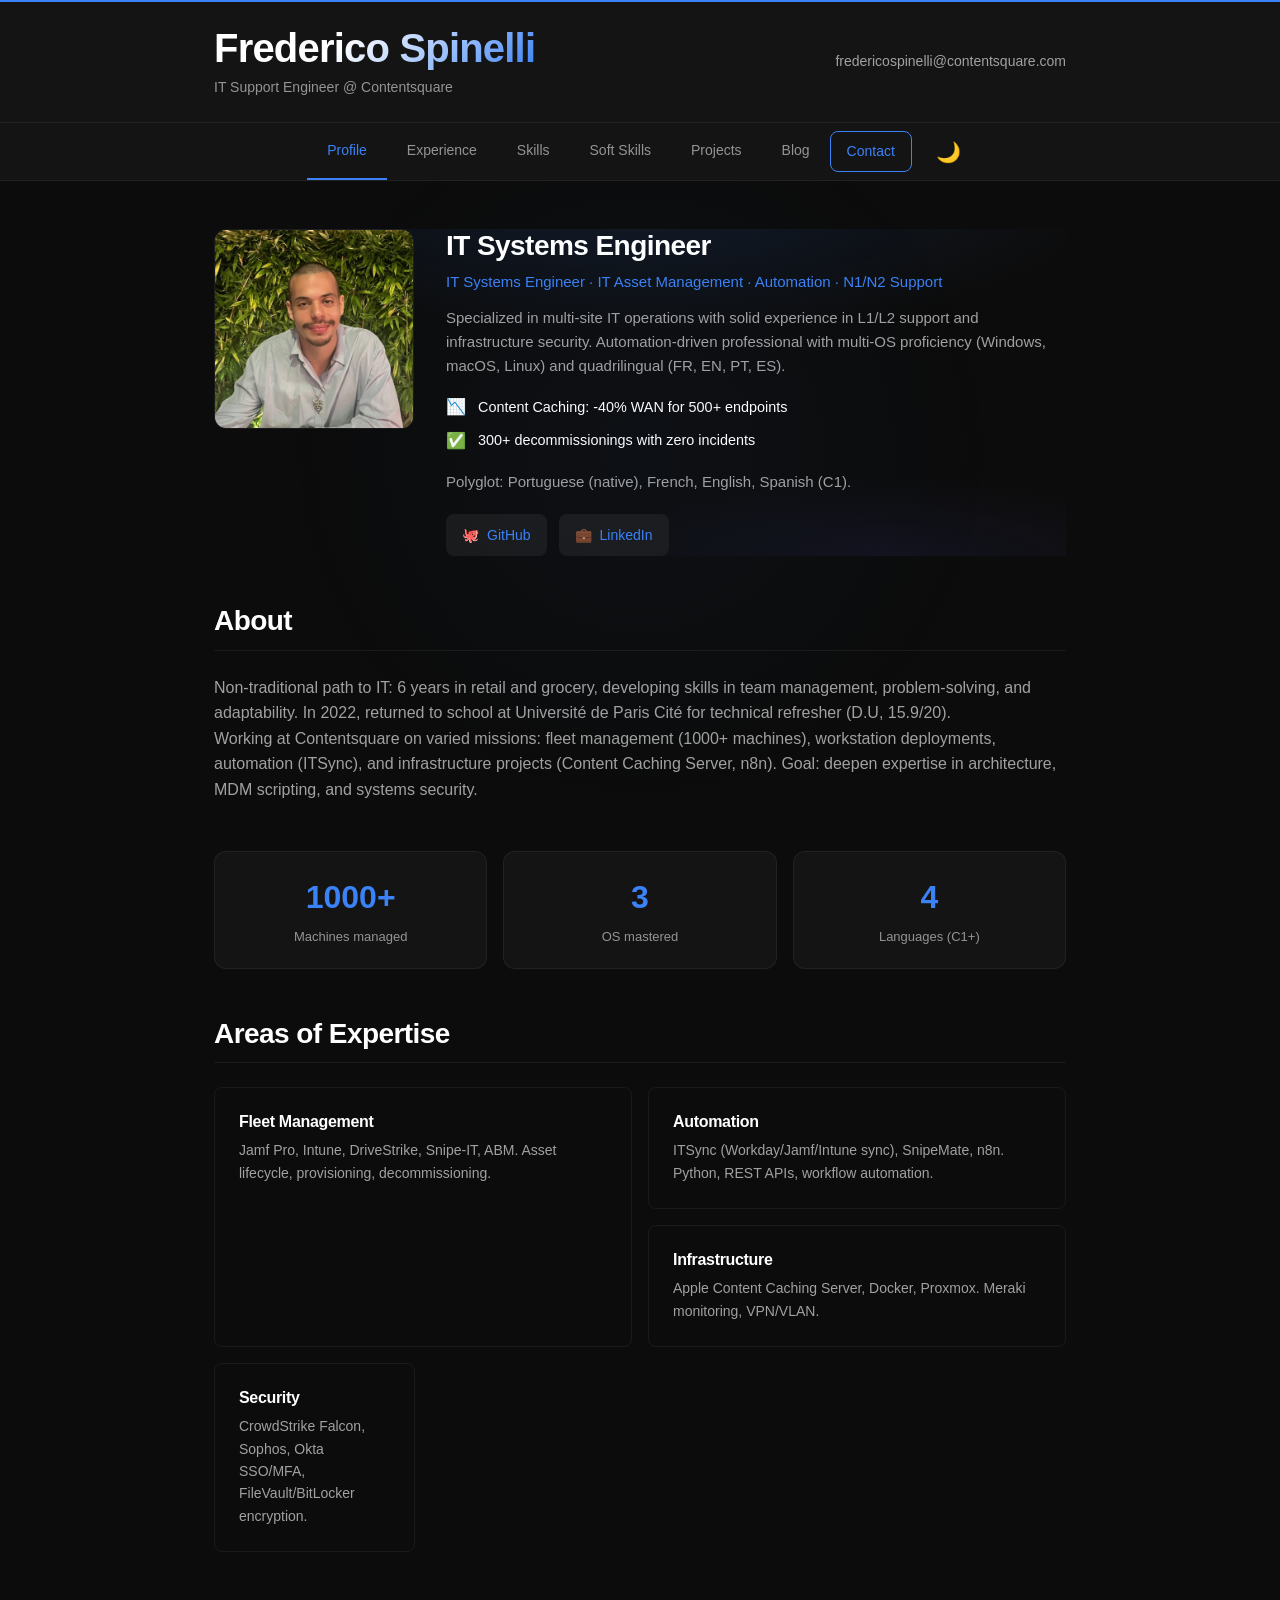
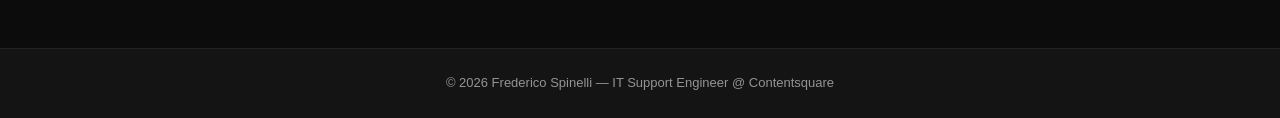
==== index.html @ b2b5c2b9 "cv: rebrand role title — IT Support Engineer → IT Systems Engineer Per Boss directive 2026-06-26 — u" ====
<!DOCTYPE html>
<html lang="en">
<head>
    <meta charset="UTF-8">
    <meta name="viewport" content="width=device-width, initial-scale=1.0">
    <link rel="manifest" href="manifest.webmanifest">
    <meta name="theme-color" content="#0c0c0c">
    <title>Frederico Spinelli — IT Systems Engineer</title>
    <meta name="description" content="IT Systems Engineer @ Contentsquare - Asset Management, Automation, Infrastructure, N1/N2 Support">
    <link rel="preload" href="fonts/inter-var-latin.woff2" as="font" type="font/woff2" crossorigin>
    <link rel="preload" href="fonts/jetbrains-mono-regular-latin.woff2" as="font" type="font/woff2" crossorigin>
<link rel="stylesheet" href="style.css">
    <link rel="icon" type="image/x-icon" href="favicon.ico">

    <meta property="og:type" content="website" />
    <meta property="og:title" content="Frederico Spinelli — IT Systems Engineer" />
    <meta property="og:description" content="IT Systems Engineer at Contentsquare. Fleet management, automation, infrastructure & security." />
    <meta property="og:image" content="https://fuulks.github.io/FredericoSpinelli-CV/og-image.png" />
    <meta property="og:image:width" content="1200" />
    <meta property="og:image:height" content="630" />
    <meta name="twitter:card" content="summary_large_image" />
    <meta name="twitter:title" content="Frederico Spinelli — IT Systems Engineer" />
    <meta name="twitter:description" content="IT Systems Engineer at Contentsquare. Fleet management, automation, infrastructure & security." />
    <meta name="twitter:image" content="https://fuulks.github.io/FredericoSpinelli-CV/og-image.png" />

    <script type="application/ld+json">
    {
      "@context": "https://schema.org",
      "@type": "Person",
      "name": "Frederico Spinelli",
      "url": "https://fuulks.github.io/FredericoSpinelli-CV/",
      "image": "https://fuulks.github.io/FredericoSpinelli-CV/profile.jpg",
      "jobTitle": "IT Systems Engineer",
      "worksFor": { "@type": "Organization", "name": "Contentsquare" },
      "alumniOf": [
        { "@type": "EducationalOrganization", "name": "Ecole IPI Paris" },
        { "@type": "EducationalOrganization", "name": "Université de Paris Cité" }
      ],
      "sameAs": [
        "https://www.linkedin.com/in/fspinellis",
        "https://github.com/Fuulks"
      ],
      "knowsAbout": ["IT Support", "Jamf Pro", "Intune", "Okta", "Python", "Docker", "CrowdStrike"]
    }
    </script>
</head>
<body>
    <div id="scroll-progress"></div>
    <div class="spotlight" aria-hidden="true"></div>
    <a href="#main-content" class="skip-link">Skip to main content</a>
    <script src="components.js"></script>
    <site-header></site-header>

    <site-nav></site-nav>

    <main id="main-content">
        <section class="profile" id="profil">
            <img src="profile.jpg" alt="Frederico Spinelli" class="profile-photo">
            <div class="profile-text">
                <h2>IT Systems Engineer</h2>
                <p class="tagline">IT Systems Engineer · IT Asset Management · Automation · N1/N2 Support</p>
                <p>Specialized in multi-site IT operations with solid experience in L1/L2 support and infrastructure security. Automation-driven professional with multi-OS proficiency (Windows, macOS, Linux) and quadrilingual (FR, EN, PT, ES).</p>
                <div class="profile-highlights">
                    <div class="highlight-item">
                        <span class="highlight-icon"><span aria-hidden="true">📉</span></span>
                        <span>Content Caching: -40% WAN for 500+ endpoints</span>
                    </div>

                    <div class="highlight-item">
                        <span class="highlight-icon"><span aria-hidden="true">✅</span></span>
                        <span>300+ decommissionings with zero incidents</span>
                    </div>
                </div>
                <p>Polyglot: Portuguese (native), French, English, Spanish (C1).</p>
                <div class="profile-links">
                    <a href="https://github.com/Fuulks" target="_blank" class="profile-link"><span aria-hidden="true">🐙</span> GitHub</a>
                    <a href="https://www.linkedin.com/in/fspinellis" target="_blank" class="profile-link"><span aria-hidden="true">💼</span> LinkedIn</a>
                </div>
            </div>
        </section>

        <section class="about" id="about" aria-labelledby="about">
            <h2 id="about">About</h2>
            <p>Non-traditional path to IT: 6 years in retail and grocery, developing skills in team management, problem-solving, and adaptability. In 2022, returned to school at Université de Paris Cité for technical refresher (D.U, 15.9/20).</p>
            <p>Working at Contentsquare on varied missions: fleet management (1000+ machines), workstation deployments, automation (ITSync), and infrastructure projects (Content Caching Server, n8n). Goal: deepen expertise in architecture, MDM scripting, and systems security.</p>
        </section>

        <section class="highlight-cards">
            <div class="stats-grid">
                <div class="stat-card reveal-on-scroll">
                    <span class="stat-number">1000+</span>
                    <span class="stat-label">Machines managed</span>
                </div>
                <div class="stat-card reveal-on-scroll">
                    <span class="stat-number">3</span>
                    <span class="stat-label">OS mastered</span>
                </div>
                <div class="stat-card reveal-on-scroll">
                    <span class="stat-number">4</span>
                    <span class="stat-label">Languages (C1+)</span>
                </div>
            </div>
        </section>

        <section class="about" id="skills-preview" aria-labelledby="areas-of-expertise">
            <h2 id="areas-of-expertise">Areas of Expertise</h2>
            <div class="skills-preview-grid">
                <div class="skill-item">
                    <h3>Fleet Management</h3>
                    <p>Jamf Pro, Intune, DriveStrike, Snipe-IT, ABM. Asset lifecycle, provisioning, decommissioning.</p>
                </div>
                <div class="skill-item">
                    <h3>Automation</h3>
                    <p>ITSync (Workday/Jamf/Intune sync), SnipeMate, n8n. Python, REST APIs, workflow automation.</p>
                </div>
                <div class="skill-item">
                    <h3>Infrastructure</h3>
                    <p>Apple Content Caching Server, Docker, Proxmox. Meraki monitoring, VPN/VLAN.</p>
                </div>
                <div class="skill-item">
                    <h3>Security</h3>
                    <p>CrowdStrike Falcon, Sophos, Okta SSO/MFA, FileVault/BitLocker encryption.</p>
                </div>
            </div>
        </section>
    </main>

    <site-footer></site-footer>
<!-- GoatCounter Privacy-Friendly Analytics -->
<script data-goatcounter="https://YOUR_SUBDOMAIN.goatcounter.com/count"
 async src="//gc.zgo.at/count.js"></script>
</body>
</html>
---- style.css ----
/* CV Redesign — Tech Professional Dark (Linear-inspired) */

/* ===== Self-hosted Fonts ===== */
@font-face {
  font-family: 'Inter';
  src: url('fonts/inter-var-latin.woff2') format('woff2');
  font-weight: 100 900;
  font-style: normal;
  font-display: swap;
}

@font-face {
  font-family: 'JetBrains Mono';
  src: url('fonts/jetbrains-mono-regular-latin.woff2') format('woff2');
  font-weight: 400;
  font-style: normal;
  font-display: swap;
}

/* ===== CSS Variables ===== */
:root {
  --bg-primary: #0c0c0c;
  --bg-surface: #141414;
  --bg-elevated: #1a1a1a;
  --bg-hover: #222222;
  --text-primary: #ffffff;
  --text-secondary: #a1a1a1;
  --text-muted: #949494;
  --accent: #3b82f6;
  --accent-hover: #60a5fa;
  --accent-glow: rgba(59, 130, 246, 0.15);
  --border: rgba(255,255,255,0.06);
  --border-light: rgba(255,255,255,0.12);
  --radius: 12px;
  --radius-sm: 8px;
  --spacing: 4px;
  --font: 'Inter', -apple-system, BlinkMacSystemFont, 'Segoe UI', sans-serif;
  --font-mono: 'JetBrains Mono', 'Fira Code', monospace;
  --transition: 0.2s ease;
}

/* ===== Reset ===== */
*, *::before, *::after {
  box-sizing: border-box;
  margin: 0;
  padding: 0;
}

html {
  scroll-behavior: smooth;
}

body {
  font-family: var(--font);
  background: var(--bg-primary);
  color: var(--text-primary);
  line-height: 1.6;
  min-height: 100vh;
}

body::after {
  content: '';
  position: fixed;
  inset: 0;
  background-image: url("data:image/svg+xml,%3Csvg viewBox='0 0 256 256' xmlns='http://www.w3.org/2000/svg'%3E%3Cfilter id='noise'%3E%3CfeTurbulence type='fractalNoise' baseFrequency='0.9' numOctaves='4' stitchTiles='stitch'/%3E%3C/filter%3E%3Crect width='100%25' height='100%25' filter='url(%23noise)' opacity='0.04'/%3E%3C/svg%3E");
  opacity: 0.03;
  pointer-events: none;
  z-index: 9999;
}

/* ===== Typography ===== */
h1, h2, h3, h4, h5, h6 {
  font-weight: 600;
  line-height: 1.2;
  letter-spacing: -0.02em;
}

h1 {
  background: linear-gradient(135deg, #ffffff 40%, #3b82f6 100%);
  -webkit-background-clip: text;
  background-clip: text;
  -webkit-text-fill-color: transparent;
  color: #ffffff;
  font-size: 2.5rem;
  font-weight: 700;
}
h2 { font-size: 1.75rem; }
h3 { font-size: 1.25rem; }
h4 { font-size: 1rem; }

p { color: var(--text-secondary); }
a { color: var(--accent); text-decoration: none; transition: color var(--transition), background-size 300ms ease; }

.post-body a,
.footer-content a,
.blog-content a {
  background-image: linear-gradient(var(--accent), var(--accent));
  background-size: 0% 1px;
  background-repeat: no-repeat;
  background-position: left bottom;
  transition: color var(--transition), background-size 300ms ease;
}

.post-body a:hover,
.footer-content a:hover,
.blog-content a:hover {
  background-size: 100% 1px;
}
a:hover { color: var(--accent-hover); }

strong { color: var(--text-primary); font-weight: 600; }

/* ===== Layout ===== */
.container {
  max-width: 900px;
  margin: 0 auto;
  padding: 0 24px;
}

/* ===== Header ===== */
header {
  background: var(--bg-surface);
  border-bottom: 1px solid var(--border);
  padding: 24px 0;
  position: sticky;
  top: 0;
  z-index: 100;
  backdrop-filter: blur(12px);
}

.header-content {
  max-width: 900px;
  margin: 0 auto;
  padding: 0 24px;
  display: flex;
  justify-content: space-between;
  align-items: center;
  flex-wrap: wrap;
  gap: 16px;
}

.header-text .subtitle {
  color: var(--text-muted);
  font-size: 0.875rem;
  margin-top: 4px;
}

.header-contact {
  display: flex;
  gap: 16px;
}

.header-contact a {
  color: var(--text-secondary);
  font-size: 0.875rem;
}

/* ===== Nav ===== */
nav {
  background: var(--bg-surface);
  border-bottom: 1px solid var(--border);
  padding: 0;
  position: sticky;
  top: 73px;
  z-index: 99;
}

nav .nav-inner {
  max-width: 900px;
  margin: 0 auto;
  padding: 0 24px;
  display: flex;
  gap: 0;
  overflow-x: auto;
  scrollbar-width: none;
}

nav .nav-inner::-webkit-scrollbar { display: none; }
.nav .nav-inner { -webkit-overflow-scrolling: touch; }

nav a {
  color: var(--text-muted);
  padding: 16px 20px;
  font-size: 0.875rem;
  font-weight: 500;
  transition: all var(--transition);
  white-space: nowrap;
  border-bottom: 2px solid transparent;
}

nav a:hover {
  color: var(--text-primary);
  background: var(--bg-hover);
}

nav a.active {
  color: var(--accent);
  border-bottom-color: var(--accent);
}

nav a.contact-btn {
  color: var(--accent);
  border: 1px solid var(--accent);
  border-radius: var(--radius-sm);
  margin: 8px 12px 8px 0;
  padding: 8px 16px;
  transition: all var(--transition);
}

nav a.contact-btn:hover {
  background: var(--accent);
  color: var(--bg-primary);
}

/* ===== Main ===== */
main {
  max-width: 900px;
  margin: 0 auto;
  padding: 48px 24px;
}

/* ===== Cards ===== */
.card {
  position: relative;
  isolation: isolate;
  background: var(--bg-surface);
  border: 1px solid var(--border);
  border-radius: var(--radius);
  padding: 24px;
  transition: all var(--transition);
}

.card:hover {
  border-color: var(--border-light);
  box-shadow: 0 0 0 1px var(--accent-glow), 0 8px 32px rgba(0,0,0,0.4);
}

.card::before, .experience-card::before, .project-item::before {
  content: '';
  position: absolute;
  inset: -1px;
  border-radius: inherit;
  background: linear-gradient(135deg, rgba(59,130,246,0.4), transparent 50%);
  z-index: -1;
  opacity: 0;
  transition: opacity 300ms ease;
}

.card:hover::before {
  opacity: 1;
}

.experience-card:hover::before {
  opacity: 1;
}

.project-item:hover::before {
  opacity: 1;
}

/* ===== Section ===== */
section {
  margin-bottom: 48px;
}

section h2 {
  margin-bottom: 24px;
  padding-bottom: 12px;
  border-bottom: 1px solid var(--border);
}

.section-intro {
  color: var(--text-muted);
  margin-bottom: 24px;
  font-size: 0.9375rem;
}

/* ===== Profile ===== */
.profile {
  background:
    radial-gradient(ellipse 80% 60% at 50% -10%, rgba(59, 130, 246, 0.12) 0%, transparent 70%),
    radial-gradient(ellipse 60% 40% at 80% 100%, rgba(99, 102, 241, 0.08) 0%, transparent 60%),
    var(--bg-primary);
  display: grid;
  grid-template-columns: 200px 1fr;
  gap: 32px;
  align-items: start;
}

.profile-photo {
  width: 200px;
  height: 200px;
  border-radius: var(--radius);
  object-fit: cover;
  border: 1px solid var(--border);
}

.profile-text h2 {
  border: none;
  padding: 0;
  margin-bottom: 8px;
  border-bottom: none;
}

.tagline {
  color: var(--accent);
  font-size: 0.875rem;
  font-weight: 500;
  margin-bottom: 16px;
}

.profile-text p {
  margin-bottom: 12px;
  font-size: 0.9375rem;
}

.profile-links {
  display: flex;
  gap: 12px;
  margin-top: 20px;
  flex-wrap: wrap;
}

.profile-link {
  display: inline-flex;
  align-items: center;
  gap: 8px;
  background: var(--bg-elevated);
  padding: 10px 16px;
  border-radius: var(--radius-sm);
  font-size: 0.875rem;
  font-weight: 500;
  transition: all var(--transition);
}

.profile-link:hover {
  background: var(--bg-hover);
  transform: translateY(-1px);
}

/* ===== Stats Cards ===== */
.stats-grid {
  display: grid;
  grid-template-columns: repeat(3, 1fr);
  gap: 16px;
}

.stat-card {
  background: var(--bg-surface);
  border: 1px solid var(--border);
  border-radius: var(--radius);
  padding: 20px;
  text-align: center;
}

.stat-number {
  font-size: 2rem;
  font-weight: 700;
  color: var(--accent);
  display: block;
}

.stat-label {
  font-size: 0.8125rem;
  color: var(--text-muted);
  margin-top: 4px;
  display: block;
}

/* ===== Experience Cards ===== */
.experience-card {
  position: relative;
  isolation: isolate;
  background: var(--bg-surface);
  border: 1px solid var(--border);
  border-radius: var(--radius);
  padding: 24px;
  margin-bottom: 16px;
  transition: all var(--transition);
}

.experience-card:hover {
  border-color: var(--border-light);
  box-shadow: 0 0 0 1px var(--accent-glow), 0 8px 32px rgba(0,0,0,0.4);
}

.experience-card.featured {
  border-color: var(--accent);
  background: linear-gradient(135deg, var(--bg-surface) 0%, rgba(59, 130, 246, 0.05) 100%);
}

.exp-header {
  display: grid;
  grid-template-columns: 56px 1fr auto;
  gap: 16px;
  align-items: start;
  margin-bottom: 16px;
}

.exp-logo img {
  width: 56px;
  height: 56px;
  border-radius: var(--radius-sm);
  object-fit: cover;
  border: 1px solid var(--border);
}

.exp-title-block h3 {
  margin-bottom: 4px;
}

.company {
  color: var(--accent);
  font-weight: 500;
  font-size: 0.9375rem;
}

.exp-date {
  color: var(--text-muted);
  font-size: 0.8125rem;
  margin-top: 4px;
}

.exp-location {
  color: var(--text-muted);
  font-size: 0.8125rem;
  white-space: nowrap;
}

.exp-details p {
  margin-bottom: 16px;
  font-size: 0.9375rem;
}

.tags {
  display: flex;
  flex-wrap: wrap;
  gap: 8px;
}

.tag {
  background: var(--bg-elevated);
  color: var(--text-secondary);
  padding: 6px 12px;
  border-radius: 20px;
  font-size: 0.75rem;
  font-weight: 500;
  border: 1px solid var(--border);
}

/* ===== Timeline ===== */
.timeline {
  position: relative;
  padding-left: 32px;
}

.timeline::before {
  content: '';
  position: absolute;
  left: 7px;
  top: 0;
  bottom: 0;
  width: 2px;
  background: var(--border);
}

.timeline-item {
  position: relative;
  margin-bottom: 24px;
}

.timeline-item::before {
  content: '';
  position: absolute;
  left: -28px;
  top: 6px;
  width: 10px;
  height: 10px;
  border-radius: 50%;
  background: var(--bg-primary);
  border: 2px solid var(--accent);
}

.timeline-content {
  background: var(--bg-surface);
  border: 1px solid var(--border);
  border-radius: var(--radius);
  padding: 20px;
  transition: all var(--transition);
}

.timeline-content:hover {
  border-color: var(--border-light);
  transform: translateX(4px);
}

.timeline-content h3 {
  margin-bottom: 4px;
  font-size: 1rem;
}

.timeline-date {
  color: var(--accent);
  font-size: 0.75rem;
  font-weight: 600;
  margin-bottom: 8px;
  text-transform: uppercase;
  letter-spacing: 0.05em;
}

.timeline-content p {
  font-size: 0.875rem;
}

/* ===== Skills Grid ===== */
.skills-grid {
  display: grid;
  grid-template-columns: repeat(2, 1fr);
  gap: 16px;
}

.skill-category {
  background: var(--bg-surface);
  border: 1px solid var(--border);
  border-radius: var(--radius);
  padding: 20px;
  transition: all var(--transition);
}

.skill-category:hover {
  border-color: var(--border-light);
  transform: translateY(-2px);
}

.skill-category h3 {
  font-size: 0.9375rem;
  margin-bottom: 16px;
  display: flex;
  align-items: center;
  gap: 8px;
}

.skill-category ul {
  list-style: none;
}

.skill-category li {
  color: var(--text-secondary);
  padding: 8px 0;
  font-size: 0.875rem;
  border-bottom: 1px solid var(--border);
  display: flex;
  align-items: center;
  gap: 8px;
}

.skill-category li:last-child {
  border-bottom: none;
}

.skill-category li::before {
  content: '→';
  color: var(--accent);
  font-size: 0.75rem;
}

/* ===== Certifications ===== */
.cert-grid {
  display: grid;
  grid-template-columns: repeat(3, 1fr);
  gap: 16px;
}

.cert-card {
  background: var(--bg-surface);
  border: 1px solid var(--border);
  border-radius: var(--radius);
  padding: 20px;
  text-align: center;
  transition: all var(--transition);
}

.cert-card:hover {
  border-color: var(--border-light);
  transform: translateY(-2px);
}

.cert-badge {
  font-size: 2rem;
  margin-bottom: 12px;
}

.cert-info h3 {
  font-size: 0.875rem;
  margin-bottom: 8px;
  line-height: 1.3;
}

.cert-issuer {
  color: var(--accent);
  font-size: 0.75rem;
  font-weight: 500;
}

.cert-date {
  color: var(--text-muted);
  font-size: 0.75rem;
  margin-top: 4px;
}

/* ===== Tools Grid ===== */
.tools-grid {
  display: flex;
  flex-wrap: wrap;
  gap: 8px;
}

.tool-tag {
  background: var(--bg-elevated);
  color: var(--text-secondary);
  padding: 8px 14px;
  border-radius: 20px;
  font-size: 0.8125rem;
  font-weight: 500;
  border: 1px solid var(--border);
  transition: all var(--transition);
}

.tool-tag:hover {
  background: var(--accent);
  color: var(--text-primary);
  border-color: var(--accent);
}

/* ===== Soft Skills Grid ===== */
.softskills-grid {
  display: grid;
  grid-template-columns: repeat(2, 1fr);
  gap: 16px;
}

.softskill-card {
  background: var(--bg-surface);
  border: 1px solid var(--border);
  border-radius: var(--radius);
  padding: 20px;
  transition: all var(--transition);
}

.softskill-card:hover {
  border-color: var(--border-light);
  transform: translateY(-2px);
}

.softskill-icon {
  font-size: 1.5rem;
  margin-bottom: 12px;
}

.softskill-card h3 {
  font-size: 0.9375rem;
  margin-bottom: 8px;
}

.softskill-card p {
  font-size: 0.8125rem;
  line-height: 1.5;
}

/* ===== Languages Grid ===== */
.languages-grid {
  display: grid;
  grid-template-columns: repeat(5, 1fr);
  gap: 12px;
}

.language-item {
  background: var(--bg-surface);
  border: 1px solid var(--border);
  border-radius: var(--radius);
  padding: 16px;
  text-align: center;
  transition: all var(--transition);
}

.language-item:hover {
  border-color: var(--accent);
  transform: translateY(-2px);
}

.lang-flag {
  font-size: 1.5rem;
  display: block;
  margin-bottom: 8px;
}

.lang-name {
  font-size: 0.8125rem;
  font-weight: 500;
  color: var(--text-primary);
  display: block;
}

.lang-level {
  font-size: 0.75rem;
  color: var(--accent);
  display: block;
  margin-top: 4px;
}

/* ===== Contact Form ===== */
.contact-form {
  background: var(--bg-surface);
  border: 1px solid var(--border);
  border-radius: var(--radius);
  padding: 32px;
}

.form-row {
  display: grid;
  grid-template-columns: 1fr 1fr;
  gap: 16px;
}

.form-group {
  margin-bottom: 20px;
}

.form-group label {
  display: block;
  font-size: 0.8125rem;
  font-weight: 500;
  color: var(--text-secondary);
  margin-bottom: 8px;
}

.form-group .required {
  color: var(--accent);
}

.form-group input,
.form-group select,
.form-group textarea {
  width: 100%;
  background: var(--bg-primary);
  border: 1px solid var(--border);
  border-radius: var(--radius-sm);
  padding: 12px 16px;
  color: var(--text-primary);
  font-family: var(--font);
  font-size: 0.9375rem;
  transition: all var(--transition);
}

.form-group input:focus,
.form-group select:focus,
.form-group textarea:focus {
  outline: none;
  border-color: var(--accent);
  box-shadow: 0 0 0 3px var(--accent-glow);
}

.form-group input::placeholder,
.form-group textarea::placeholder {
  color: var(--text-muted);
}

.form-group select {
  cursor: pointer;
  appearance: none;
  background-image: url("data:image/svg+xml,%3Csvg xmlns='http://www.w3.org/2000/svg' width='16' height='16' viewBox='0 0 24 24' fill='none' stroke='%236b6b6b' stroke-width='2'%3E%3Cpath d='M6 9l6 6 6-6'/%3E%3C/svg%3E");
  background-repeat: no-repeat;
  background-position: right 12px center;
  padding-right: 40px;
}

.form-group textarea {
  resize: vertical;
  min-height: 120px;
}

.form-footer {
  display: flex;
  justify-content: space-between;
  align-items: center;
  margin-top: 8px;
}

.submit-btn {
  background: var(--accent);
  color: var(--text-primary);
  border: none;
  border-radius: var(--radius-sm);
  padding: 14px 28px;
  font-size: 0.9375rem;
  font-weight: 600;
  cursor: pointer;
  display: inline-flex;
  align-items: center;
  gap: 8px;
  transition: all var(--transition);
}

.submit-btn:hover {
  background: var(--accent-hover);
  transform: translateY(-1px);
  box-shadow: 0 4px 16px rgba(59, 130, 246, 0.4);
}

.form-note {
  font-size: 0.75rem;
  color: var(--text-muted);
}

/* ===== Contact Methods ===== */
.contact-methods {
  display: grid;
  grid-template-columns: repeat(3, 1fr);
  gap: 16px;
  margin-top: 24px;
}

.contact-method {
  background: var(--bg-surface);
  border: 1px solid var(--border);
  border-radius: var(--radius);
  padding: 20px;
  display: flex;
  gap: 12px;
  align-items: flex-start;
  transition: all var(--transition);
}

.contact-method:hover {
  border-color: var(--border-light);
  transform: translateY(-2px);
}

.method-icon {
  font-size: 1.25rem;
}

.method-info h4 {
  font-size: 0.875rem;
  margin-bottom: 4px;
}

.method-info p {
  font-size: 0.8125rem;
}

/* ===== Portfolio ===== */
.portfolio-projects {
  margin-top: 32px;
}

.projects-list {
  display: grid;
  gap: 16px;
}

.project-item {
  position: relative;
  isolation: isolate;
  background: var(--bg-surface);
  border: 1px solid var(--border);
  border-radius: var(--radius);
  padding: 24px;
  display: grid;
  grid-template-columns: 48px 1fr;
  gap: 16px;
  transition: all var(--transition);
}

.project-item:hover {
  border-color: var(--border-light);
  transform: translateY(-2px);
  box-shadow: 0 0 0 1px var(--accent-glow), 0 8px 32px rgba(0,0,0,0.4);
}

.project-icon {
  font-size: 1.5rem;
  width: 48px;
  height: 48px;
  background: var(--bg-elevated);
  border-radius: var(--radius-sm);
  display: flex;
  align-items: center;
  justify-content: center;
}

.project-info h4 {
  font-size: 1rem;
  margin-bottom: 8px;
}

.project-info p {
  font-size: 0.875rem;
  margin-bottom: 12px;
  line-height: 1.5;
}

.portfolio-tags {
  display: flex;
  flex-wrap: wrap;
  gap: 6px;
  font-size: 0.75rem;
}

.portfolio-tags span {
  background: var(--bg-elevated);
  color: var(--text-muted);
  padding: 4px 10px;
  border-radius: 12px;
  border: 1px solid var(--border);
}

/* ===== Substack Embed ===== */
.substack-feed {
  background: var(--bg-surface);
  border: 1px solid var(--border);
  border-radius: var(--radius);
  padding: 20px;
  margin-bottom: 24px;
}

/* ===== Education Card ===== */
.education-card {
  background: var(--bg-surface);
  border: 1px solid var(--border);
  border-radius: var(--radius);
  padding: 24px;
  display: flex;
  gap: 16px;
  align-items: center;
}

.edu-icon {
  font-size: 2rem;
}

.edu-info h3 {
  margin-bottom: 4px;
}

.edu-field {
  color: var(--accent);
  font-size: 0.875rem;
  font-weight: 500;
}

.edu-date {
  color: var(--text-muted);
  font-size: 0.8125rem;
  margin-top: 4px;
}

/* ===== Footer ===== */
footer {
  background: var(--bg-surface);
  border-top: 1px solid var(--border);
  padding: 24px 0;
  text-align: center;
}

footer p {
  color: var(--text-muted);
  font-size: 0.8125rem;
}

/* ===== Accessibility ===== */
@media (prefers-reduced-motion: reduce) {
  *, *::before, *::after {
    animation-duration: 0.01ms !important;
    animation-iteration-count: 1 !important;
    transition-duration: 0.01ms !important;
    scroll-behavior: auto !important;
  }
}

html {
  scroll-padding-top: 80px;
}

*:focus {
  scroll-margin-top: 100px;
}

/* ===== Mobile Responsive ===== */
@media (max-width: 768px) {
  h1 { font-size: 1.75rem; }
  h2 { font-size: 1.5rem; }
  
  .profile {
    grid-template-columns: 1fr;
    text-align: center;
  }
  
  .profile-photo {
    width: 160px;
    height: 160px;
    margin: 0 auto;
  }
  
  .profile-links {
    justify-content: center;
  }
  
  .stats-grid {
    grid-template-columns: 1fr;
  }
  
  .skills-grid,
  .softskills-grid {
    grid-template-columns: 1fr;
  }
  
  .cert-grid {
    grid-template-columns: 1fr;
  }
  
  .languages-grid {
    grid-template-columns: repeat(2, 1fr);
  }
  
  .form-row {
    grid-template-columns: 1fr;
  }
  
  .contact-methods {
    grid-template-columns: 1fr;
  }
  
  .exp-header {
    grid-template-columns: 48px 1fr;
  }
  
  .exp-location {
    display: none;
  }
  
  .project-item {
    grid-template-columns: 1fr;
  }
  
  .project-icon {
    display: none;
  }
}

/* ===== Utility ===== */
.edu-icon { font-size: 2rem; }

/* ===== Scrollbar ===== */
::-webkit-scrollbar {
  width: 8px;
  height: 8px;
}

::-webkit-scrollbar-track {
  background: var(--bg-primary);
}

::-webkit-scrollbar-thumb {
  background: var(--border);
  border-radius: 4px;
}

::-webkit-scrollbar-thumb:hover {
  background: var(--border-light);
}

/* ===== Blog ===== */
.blog-hero {
  text-align: center;
  padding: 3rem 1rem;
  border-bottom: 1px solid var(--border);
  margin-bottom: 2rem;
}

.blog-hero h2 {
  font-size: 2rem;
  margin-bottom: 0.5rem;
}

.posts-list {
  max-width: 800px;
  margin: 0 auto;
  padding: 0 1rem 3rem;
}

.post-card {
  background: var(--bg-secondary);
  border: 1px solid var(--border);
  border-radius: 8px;
  padding: 1.5rem;
  margin-bottom: 1.5rem;
  transition: border-color 0.2s;
}

.post-card:hover {
  border-color: var(--accent);
}

.post-meta {
  display: flex;
  align-items: center;
  gap: 1rem;
  margin-bottom: 0.75rem;
  font-size: 0.875rem;
  color: var(--text-secondary);
}

.post-tags {
  display: flex;
  gap: 0.5rem;
}

.tag {
  background: var(--bg-tertiary);
  padding: 0.125rem 0.5rem;
  border-radius: 4px;
  font-size: 0.75rem;
}

.post-title {
  margin: 0 0 0.75rem;
  font-size: 1.25rem;
}

.post-title a {
  color: var(--text-primary);
  text-decoration: none;
}

.post-title a:hover {
  color: var(--accent);
}

.post-excerpt {
  color: var(--text-secondary);
  margin-bottom: 1rem;
  line-height: 1.6;
}

.read-more {
  color: var(--accent);
  font-weight: 500;
  text-decoration: none;
}

.read-more:hover {
  text-decoration: underline;
}

.no-posts {
  text-align: center;
  color: var(--text-secondary);
  padding: 3rem;
}

/* ===== Single Post ===== */
.post-content {
  max-width: 800px;
  margin: 0 auto;
  padding: 2rem 1rem 3rem;
}

.post-header {
  margin-bottom: 2rem;
  padding-bottom: 1rem;
  border-bottom: 1px solid var(--border);
}

.post-header .post-date {
  display: block;
  color: var(--text-secondary);
  font-size: 0.875rem;
  margin-bottom: 0.5rem;
}

.post-header h1 {
  font-size: 2rem;
  margin-bottom: 1rem;
}

.post-header .post-tags {
  display: flex;
  gap: 0.5rem;
}

.post-body {
  line-height: 1.8;
}

.post-body h2 {
  margin-top: 2rem;
  margin-bottom: 1rem;
}

.post-body h3 {
  margin-top: 1.5rem;
  margin-bottom: 0.75rem;
}

.post-body p {
  margin-bottom: 1rem;
}

.post-body ul, .post-body ol {
  margin-bottom: 1rem;
  padding-left: 1.5rem;
}

.post-body li {
  margin-bottom: 0.5rem;
}

.post-body a {
  color: var(--accent);
}

.post-body a:hover {
  text-decoration: underline;
}

.post-body code {
  background: var(--bg-tertiary);
  padding: 0.125rem 0.375rem;
  border-radius: 4px;
  font-size: 0.875rem;
}

.post-body pre {
  background: var(--bg-tertiary);
  padding: 1rem;
  border-radius: 8px;
  overflow-x: auto;
  margin-bottom: 1rem;
}

.post-body pre code {
  background: none;
  padding: 0;
}

.post-footer {
  margin-top: 3rem;
  padding-top: 1rem;
  border-top: 1px solid var(--border);
}

.back-link {
  color: var(--text-secondary);
  text-decoration: none;
}

.back-link:hover {
  color: var(--accent);
}

/* ===== Skills Preview (index) ===== */
.skills-preview-grid {
  display: grid;
  grid-template-columns: repeat(2, 1fr);
  gap: 1.5rem;
  margin-top: 1.5rem;
}

.skill-item {
  background: var(--bg-secondary);
  border: 1px solid var(--border);
  border-radius: 8px;
  padding: 1.5rem;
}

.skill-item h3 {
  font-size: 1rem;
  margin-bottom: 0.5rem;
}

.skill-item p {
  font-size: 0.875rem;
  color: var(--text-secondary);
  margin: 0;
}

@media (max-width: 768px) {
  .skills-preview-grid {
    grid-template-columns: 1fr;
  }
}

/* ===== Profile Highlights ===== */
.profile-highlights {
  margin: 1rem 0;
  display: flex;
  flex-direction: column;
  gap: 0.5rem;
}

.highlight-item {
  display: flex;
  align-items: center;
  gap: 0.75rem;
  font-size: 0.9rem;
}

.highlight-icon {
  font-size: 1rem;
}

/* ===== Experience Card Logos ===== */
.exp-logo {
  width: 48px;
  height: 48px;
  border-radius: 8px;
  display: flex;
  align-items: center;
  justify-content: center;
  overflow: hidden;
  flex-shrink: 0;
  background: white;
}

.exp-logo img, .exp-logo svg {
  width: 100%;
  height: 100%;
  object-fit: contain;
}

/* ===== View Transitions ===== */

/* ===== Scroll Progress Bar ===== */
#scroll-progress {
  position: fixed;
  top: 0;
  left: 0;
  height: 2px;
  background: var(--accent);
  width: 100%;
  transform-origin: left;
  animation: progress linear;
  animation-timeline: scroll(root);
  z-index: 200;
}

@keyframes progress {
  from { transform: scaleX(0); }
  to { transform: scaleX(1); }
}

/* ===== Accessibility Utilities ===== */
.skip-link {
  position: absolute;
  top: -40px;
  left: 0;
  background: var(--accent);
  color: var(--text-primary);
  padding: 8px 16px;
  z-index: 1000;
  text-decoration: none;
  font-weight: 600;
  border-radius: 0 0 var(--radius-sm) 0;
}

.skip-link:focus {
  top: 0;
}

.sr-only {
  position: absolute;
  width: 1px;
  height: 1px;
  padding: 0;
  margin: -1px;
  overflow: hidden;
  clip: rect(0, 0, 0, 0);
  white-space: nowrap;
  border: 0;
}

/* ===== Scroll Reveal Animations ===== */
.reveal-on-scroll {
  opacity: 0;
  transform: translateY(20px);
}

@supports (animation-timeline: view()) {
  @media (prefers-reduced-motion: no-preference) {
    .reveal-on-scroll {
      opacity: 1;
      transform: none;
      animation: fadeInUp 0.5s ease both;
      animation-timeline: view();
      animation-range: entry 0% cover 30%;
    }
  }
}

.reveal-on-scroll.visible {
  opacity: 1;
  transform: translateY(0);
  transition: opacity 0.5s ease, transform 0.5s ease;
}

@keyframes fadeInUp {
  from { opacity: 0; transform: translateY(20px); }
  to { opacity: 1; transform: translateY(0); }
}

/* ===== Spotlight Effect ===== */
.spotlight {
  position: fixed;
  inset: 0;
  pointer-events: none;
  z-index: 0;
  background: radial-gradient(
    600px circle at var(--mx, 50%) var(--my, 50%),
    rgba(59, 130, 246, 0.04),
    transparent 60%
  );
}

@media (hover: none) {
  .spotlight { display: none; }
}

/* ===== Print Stylesheet ===== */
@media print {
  nav, footer, site-nav, site-footer, .skip-link, .spotlight,
  #scroll-progress, .contact-btn, .profile-links { display: none !important; }

  body {
    background: white !important;
    color: #111 !important;
    font-size: 11pt;
    line-height: 1.5;
  }

  * { box-shadow: none !important; text-shadow: none !important; }

  .card, .experience-card, .project-item, .skill-category,
  .stat-card, .cert-card, .softskill-card {
    background: white !important;
    border: 1px solid #ddd !important;
    break-inside: avoid;
  }

  h1, h2, h3 {
    color: #111 !important;
    -webkit-text-fill-color: #111 !important;
    background: none !important;
  }

  p, li, span { color: #333 !important; }

  a { color: #111 !important; }
  a[href]::after { content: " (" attr(href) ")"; font-size: 0.8em; color: #666; }
  a[href^="#"]::after, a[href^="javascript"]::after { content: ""; }

  .profile-photo { width: 120px; height: 120px; }

  @page { margin: 1.5cm; }

  .tag, .tool-tag { background: #f0f0f0 !important; color: #333 !important; border-color: #ccc !important; }
}

/* ===== Light Theme ===== */
[data-theme="light"] {
  --bg-primary: #ffffff;
  --bg-surface: #f8f9fa;
  --bg-elevated: #f0f1f3;
  --bg-hover: #e9ecef;
  --text-primary: #111111;
  --text-secondary: #495057;
  --text-muted: #6c757d;
  --accent: #2563eb;
  --accent-hover: #1d4ed8;
  --accent-glow: rgba(37, 99, 235, 0.15);
  --border: rgba(0,0,0,0.08);
  --border-light: rgba(0,0,0,0.15);
}

/* Gradient text in light mode */
[data-theme="light"] h1 {
  background: linear-gradient(135deg, #111111 40%, #2563eb 100%);
  -webkit-text-fill-color: transparent;
  background-clip: text;
}

/* Noise overlay adjustment for light mode */
[data-theme="light"] body::after {
  opacity: 0.015;
}

/* Spotlight adjustment for light mode */
[data-theme="light"] .spotlight {
  background: radial-gradient(
    600px circle at var(--mx, 50%) var(--my, 50%),
    rgba(37, 99, 235, 0.03),
    transparent 60%
  );
}

/* ===== Theme Toggle Button ===== */
#theme-toggle {
  transition: transform 0.2s ease;
}

#theme-toggle:hover {
  transform: scale(1.1);
}

/* ===== Bento Grid Skills Preview ===== */
.skills-preview-grid {
  display: grid;
  grid-template-columns: repeat(4, 1fr);
  gap: 1rem;
  margin-top: 1.5rem;
}

.skill-item:first-child {
  grid-column: span 2;
  grid-row: span 2;
}

.skill-item:nth-child(2),
.skill-item:nth-child(3) {
  grid-column: span 2;
}

@media (max-width: 768px) {
  .skills-preview-grid {
    grid-template-columns: repeat(2, 1fr);
  }
  .skill-item:first-child {
    grid-column: span 2;
    grid-row: span 1;
  }
  .skill-item:nth-child(2),
  .skill-item:nth-child(3) {
    grid-column: span 1;
  }
}


/* ===== Custom Elements — Prevent FOUC ===== */
site-nav, site-footer, site-header {
  display: block;
}

/* nav must be flex for horizontal layout */
site-nav nav {
  display: flex;
  flex-wrap: wrap;
}
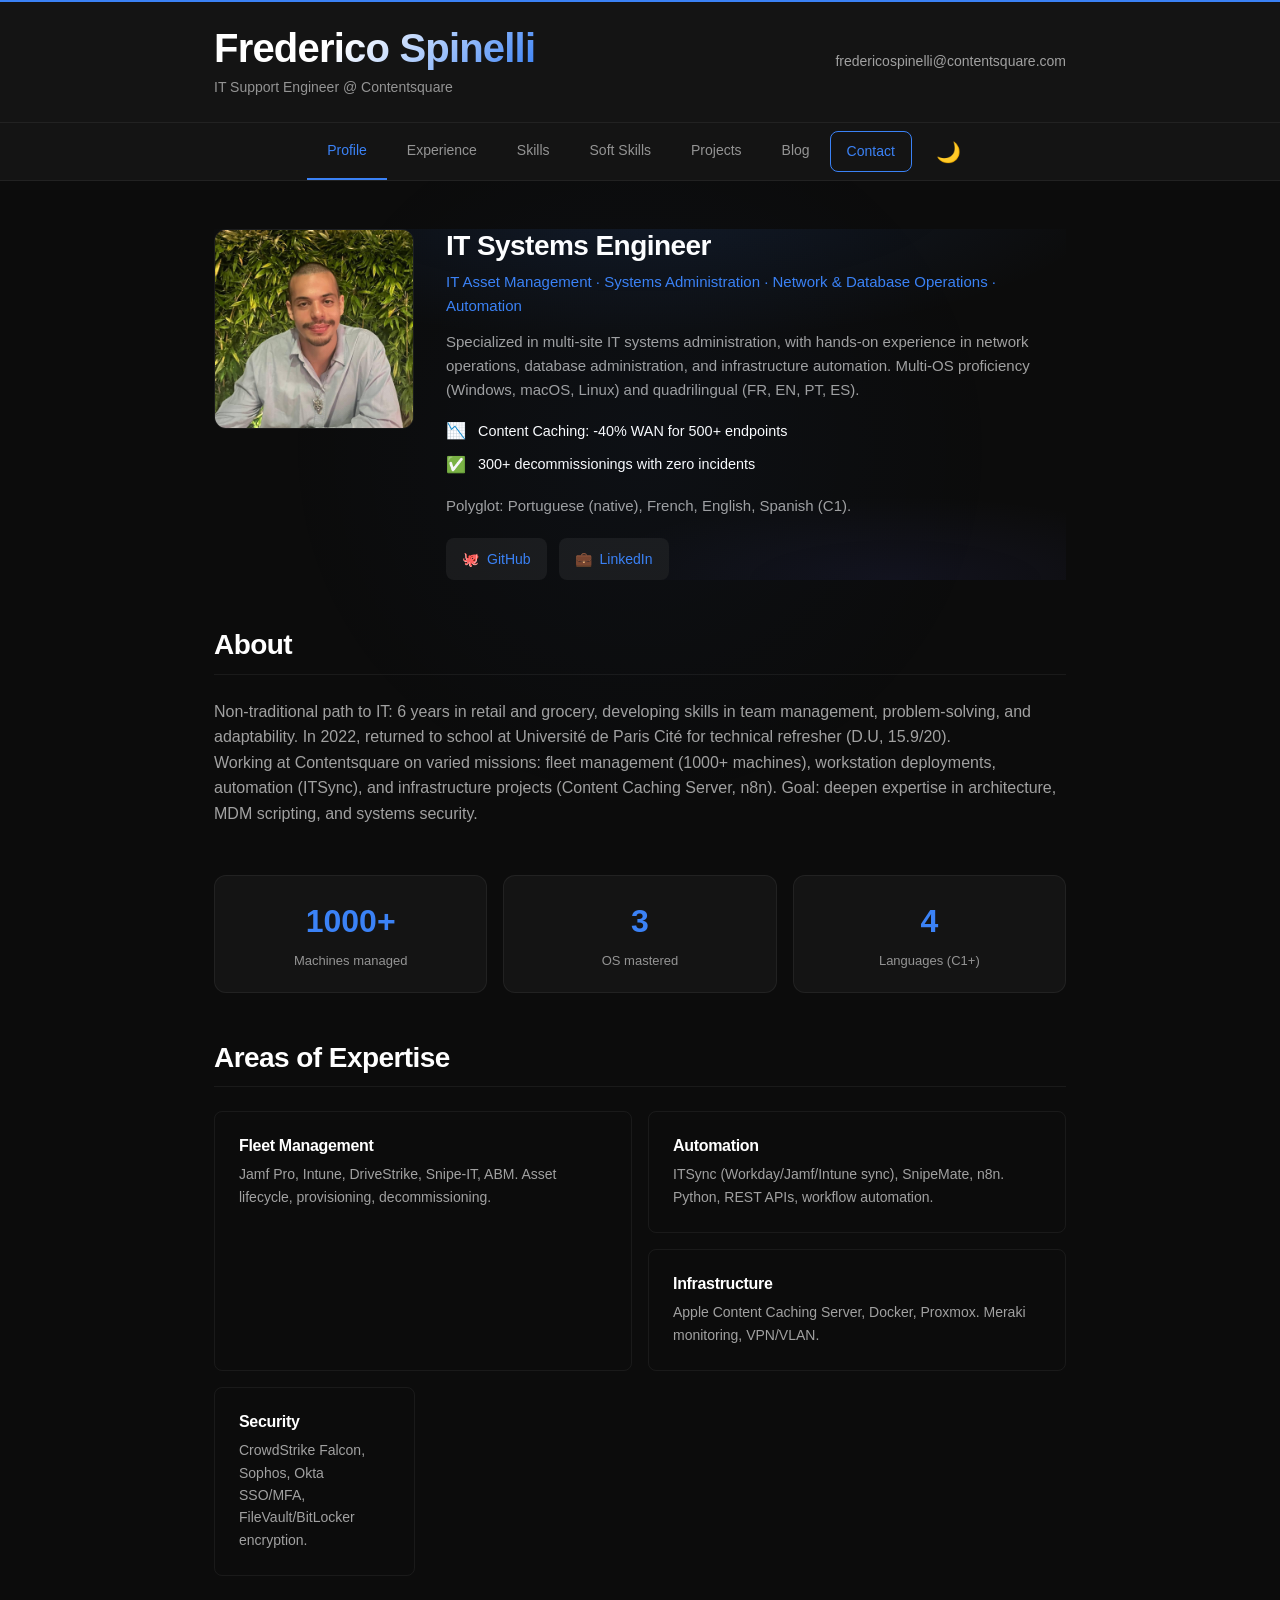
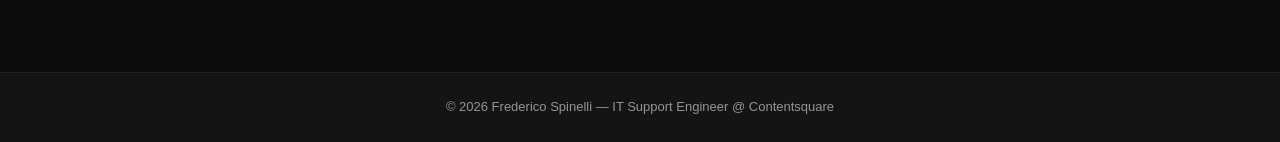
==== commit d698340a: "profile: remove 'IT Systems Engineer' redundancy in tagline + align with new role Per Boss directive" ====
--- a/index.html
+++ b/index.html
@@ -58,8 +58,8 @@
             <img src="profile.jpg" alt="Frederico Spinelli" class="profile-photo">
             <div class="profile-text">
                 <h2>IT Systems Engineer</h2>
-                <p class="tagline">IT Systems Engineer · IT Asset Management · Automation · N1/N2 Support</p>
-                <p>Specialized in multi-site IT operations with solid experience in L1/L2 support and infrastructure security. Automation-driven professional with multi-OS proficiency (Windows, macOS, Linux) and quadrilingual (FR, EN, PT, ES).</p>
+                <p class="tagline">IT Asset Management · Systems Administration · Network & Database Operations · Automation</p>
+                <p>Specialized in multi-site IT systems administration, with hands-on experience in network operations, database administration, and infrastructure automation. Multi-OS proficiency (Windows, macOS, Linux) and quadrilingual (FR, EN, PT, ES).</p>
                 <div class="profile-highlights">
                     <div class="highlight-item">
                         <span class="highlight-icon"><span aria-hidden="true">📉</span></span>
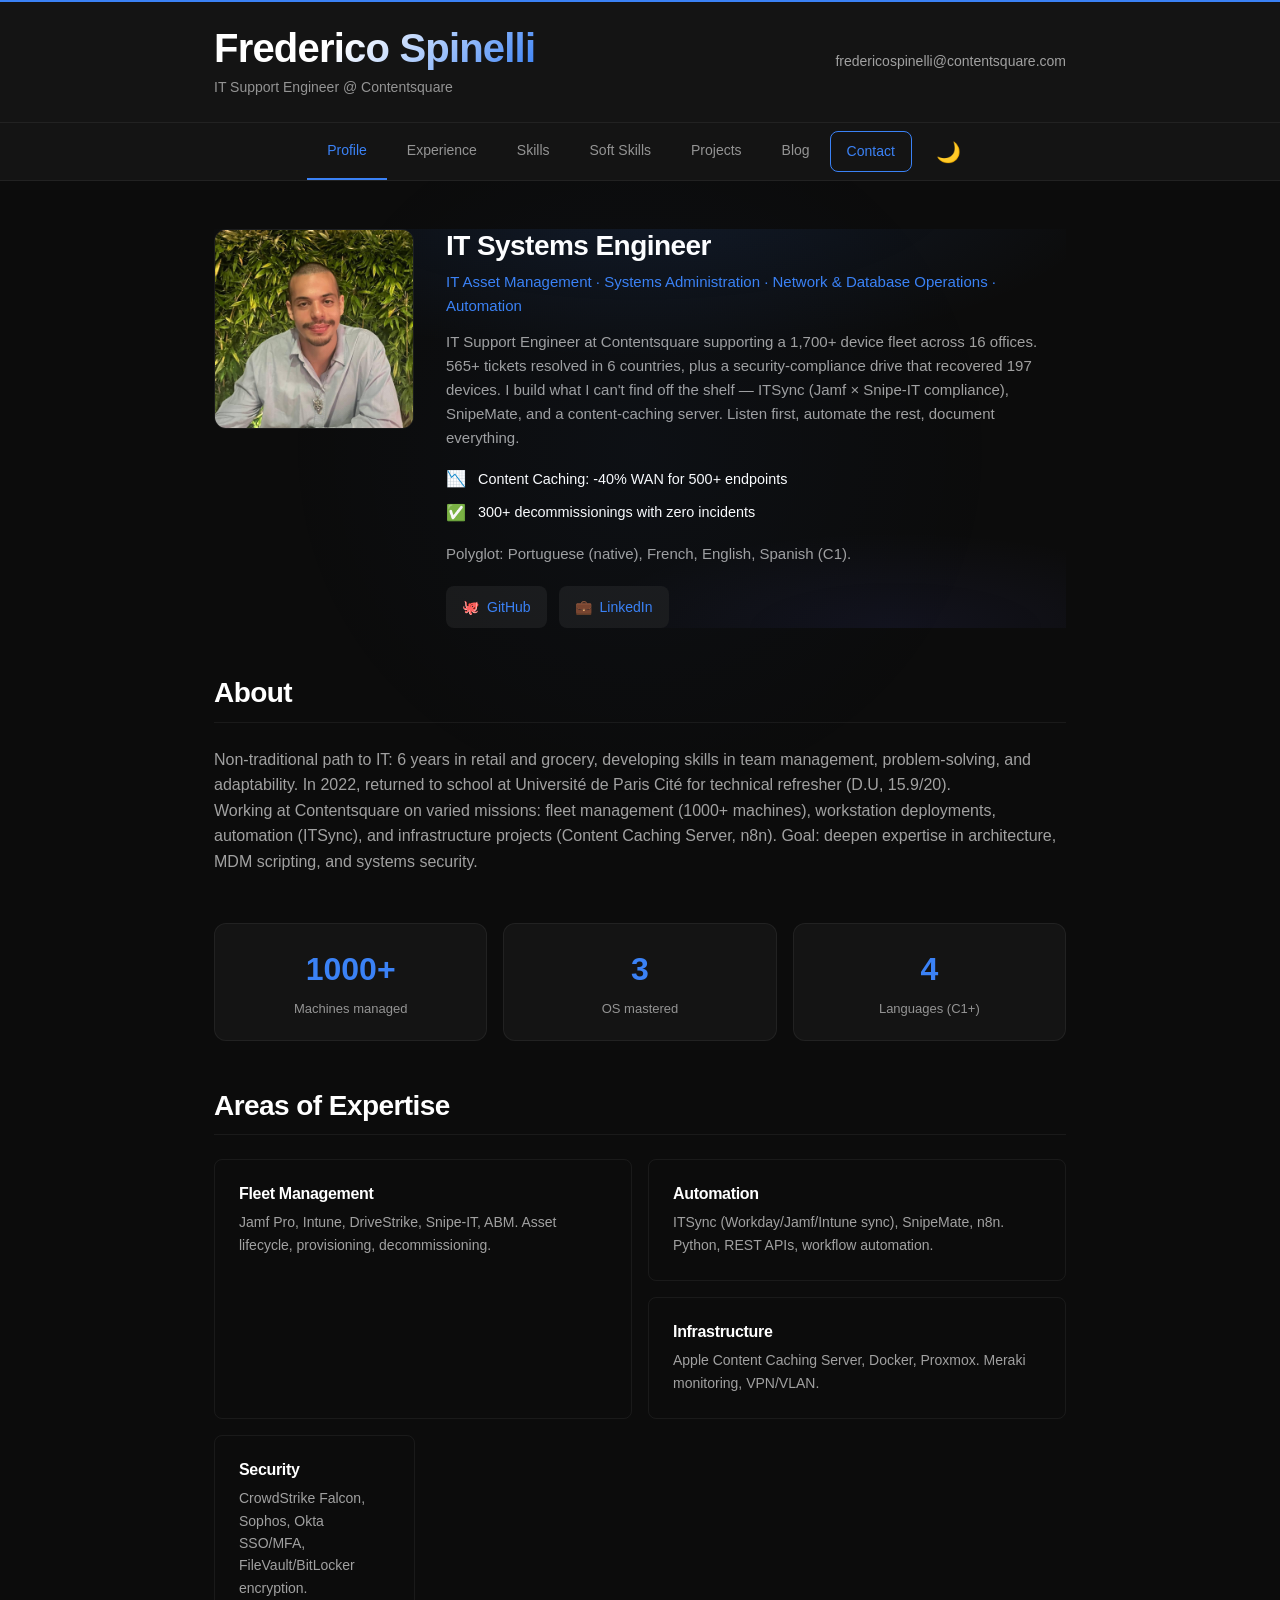
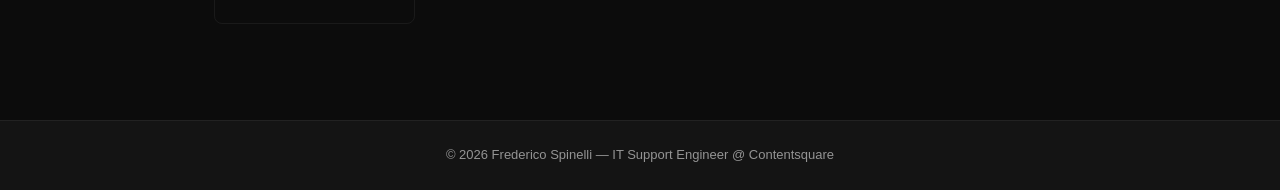
==== commit d072b7a5: "profile: replace bio with Contentsquare-focused about blurb Per Boss directive 2026-06-26 08:33 — re" ====
--- a/index.html
+++ b/index.html
@@ -59,7 +59,7 @@
             <div class="profile-text">
                 <h2>IT Systems Engineer</h2>
                 <p class="tagline">IT Asset Management · Systems Administration · Network & Database Operations · Automation</p>
-                <p>Specialized in multi-site IT systems administration, with hands-on experience in network operations, database administration, and infrastructure automation. Multi-OS proficiency (Windows, macOS, Linux) and quadrilingual (FR, EN, PT, ES).</p>
+                <p>IT Support Engineer at Contentsquare supporting a 1,700+ device fleet across 16 offices. 565+ tickets resolved in 6 countries, plus a security-compliance drive that recovered 197 devices. I build what I can't find off the shelf — ITSync (Jamf × Snipe-IT compliance), SnipeMate, and a content-caching server. Listen first, automate the rest, document everything.</p>
                 <div class="profile-highlights">
                     <div class="highlight-item">
                         <span class="highlight-icon"><span aria-hidden="true">📉</span></span>
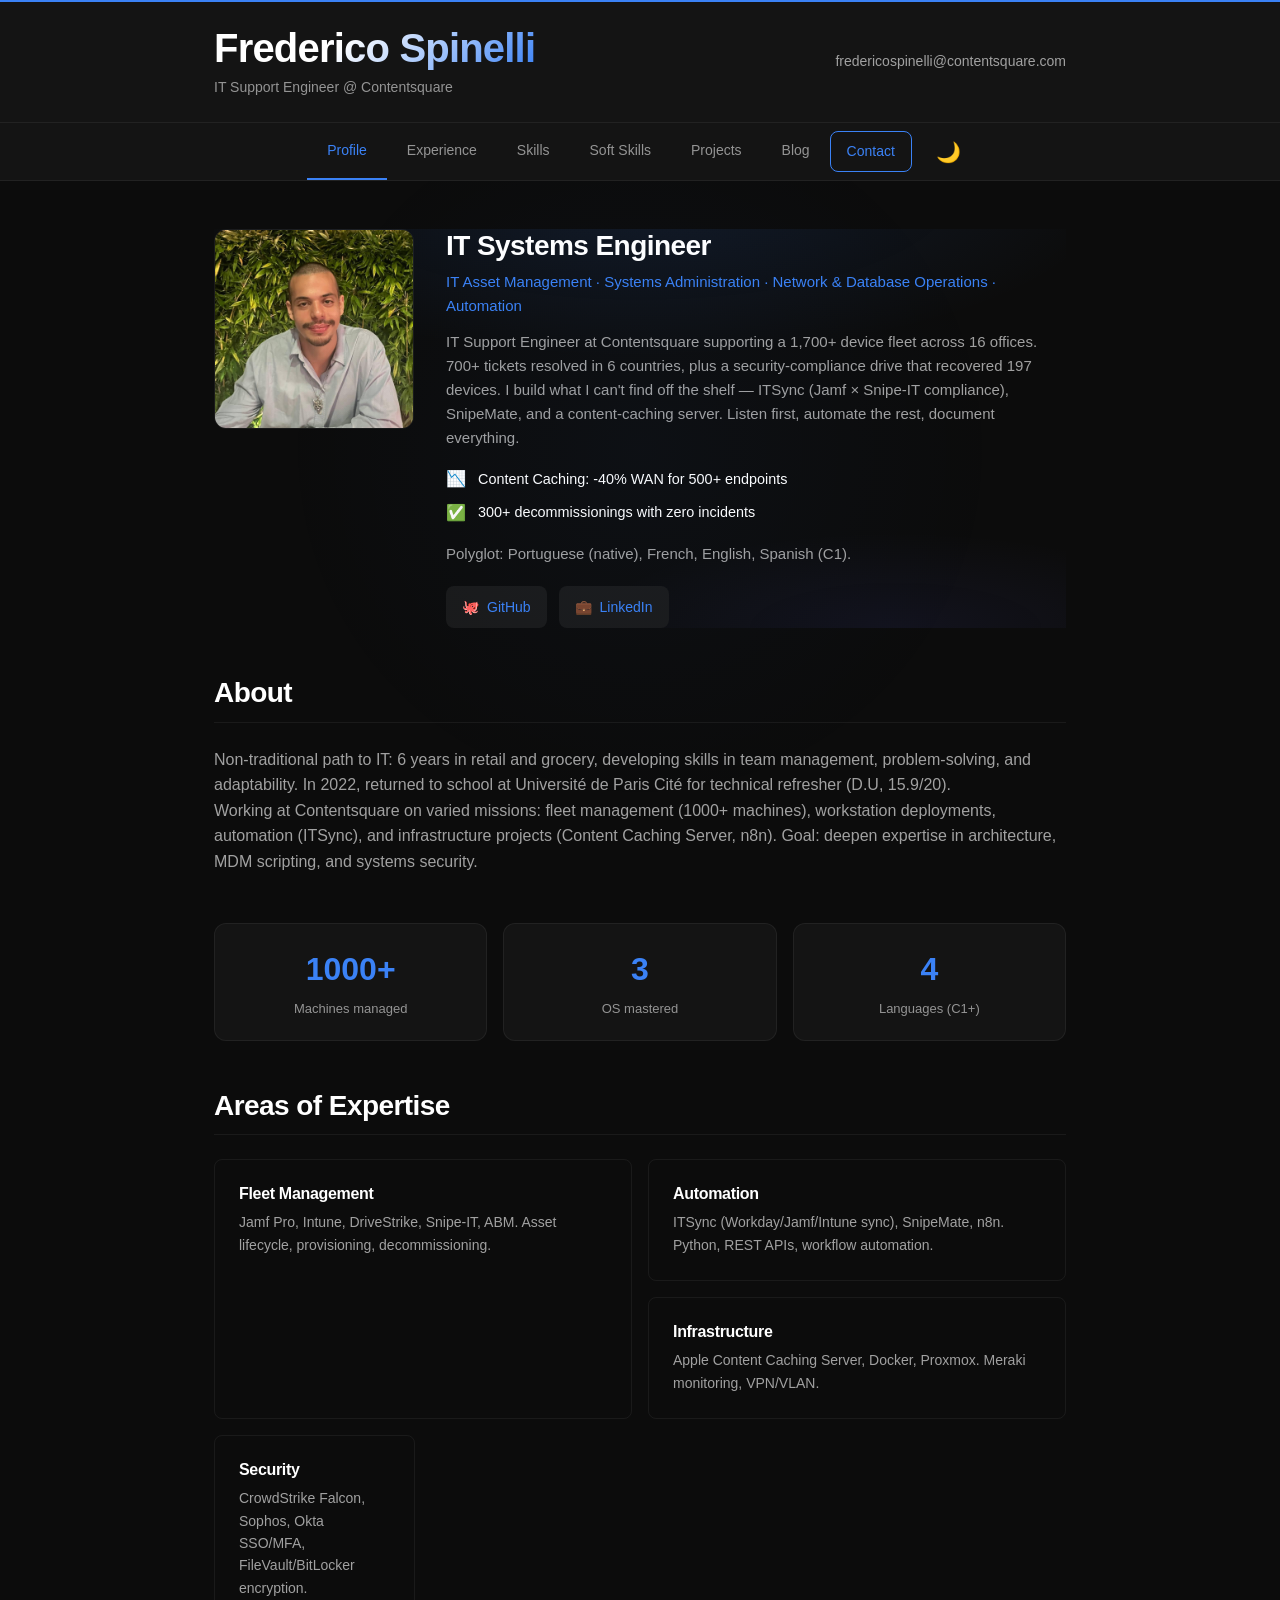
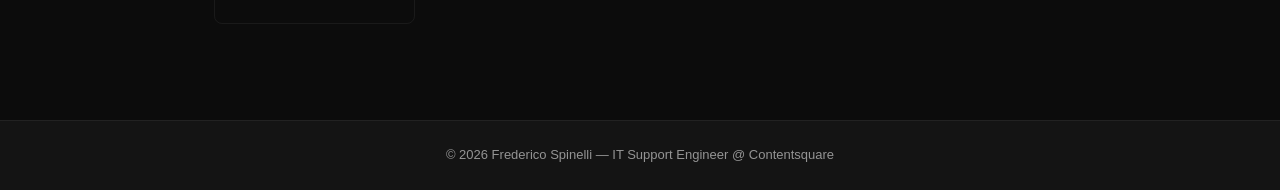
==== commit fe17b324: "profile: correct bio ticket count 565+ → 700+ Per Boss correction 2026-06-26 08:34 — the actual figu" ====
--- a/index.html
+++ b/index.html
@@ -59,7 +59,7 @@
             <div class="profile-text">
                 <h2>IT Systems Engineer</h2>
                 <p class="tagline">IT Asset Management · Systems Administration · Network & Database Operations · Automation</p>
-                <p>IT Support Engineer at Contentsquare supporting a 1,700+ device fleet across 16 offices. 565+ tickets resolved in 6 countries, plus a security-compliance drive that recovered 197 devices. I build what I can't find off the shelf — ITSync (Jamf × Snipe-IT compliance), SnipeMate, and a content-caching server. Listen first, automate the rest, document everything.</p>
+                <p>IT Support Engineer at Contentsquare supporting a 1,700+ device fleet across 16 offices. 700+ tickets resolved in 6 countries, plus a security-compliance drive that recovered 197 devices. I build what I can't find off the shelf — ITSync (Jamf × Snipe-IT compliance), SnipeMate, and a content-caching server. Listen first, automate the rest, document everything.</p>
                 <div class="profile-highlights">
                     <div class="highlight-item">
                         <span class="highlight-icon"><span aria-hidden="true">📉</span></span>
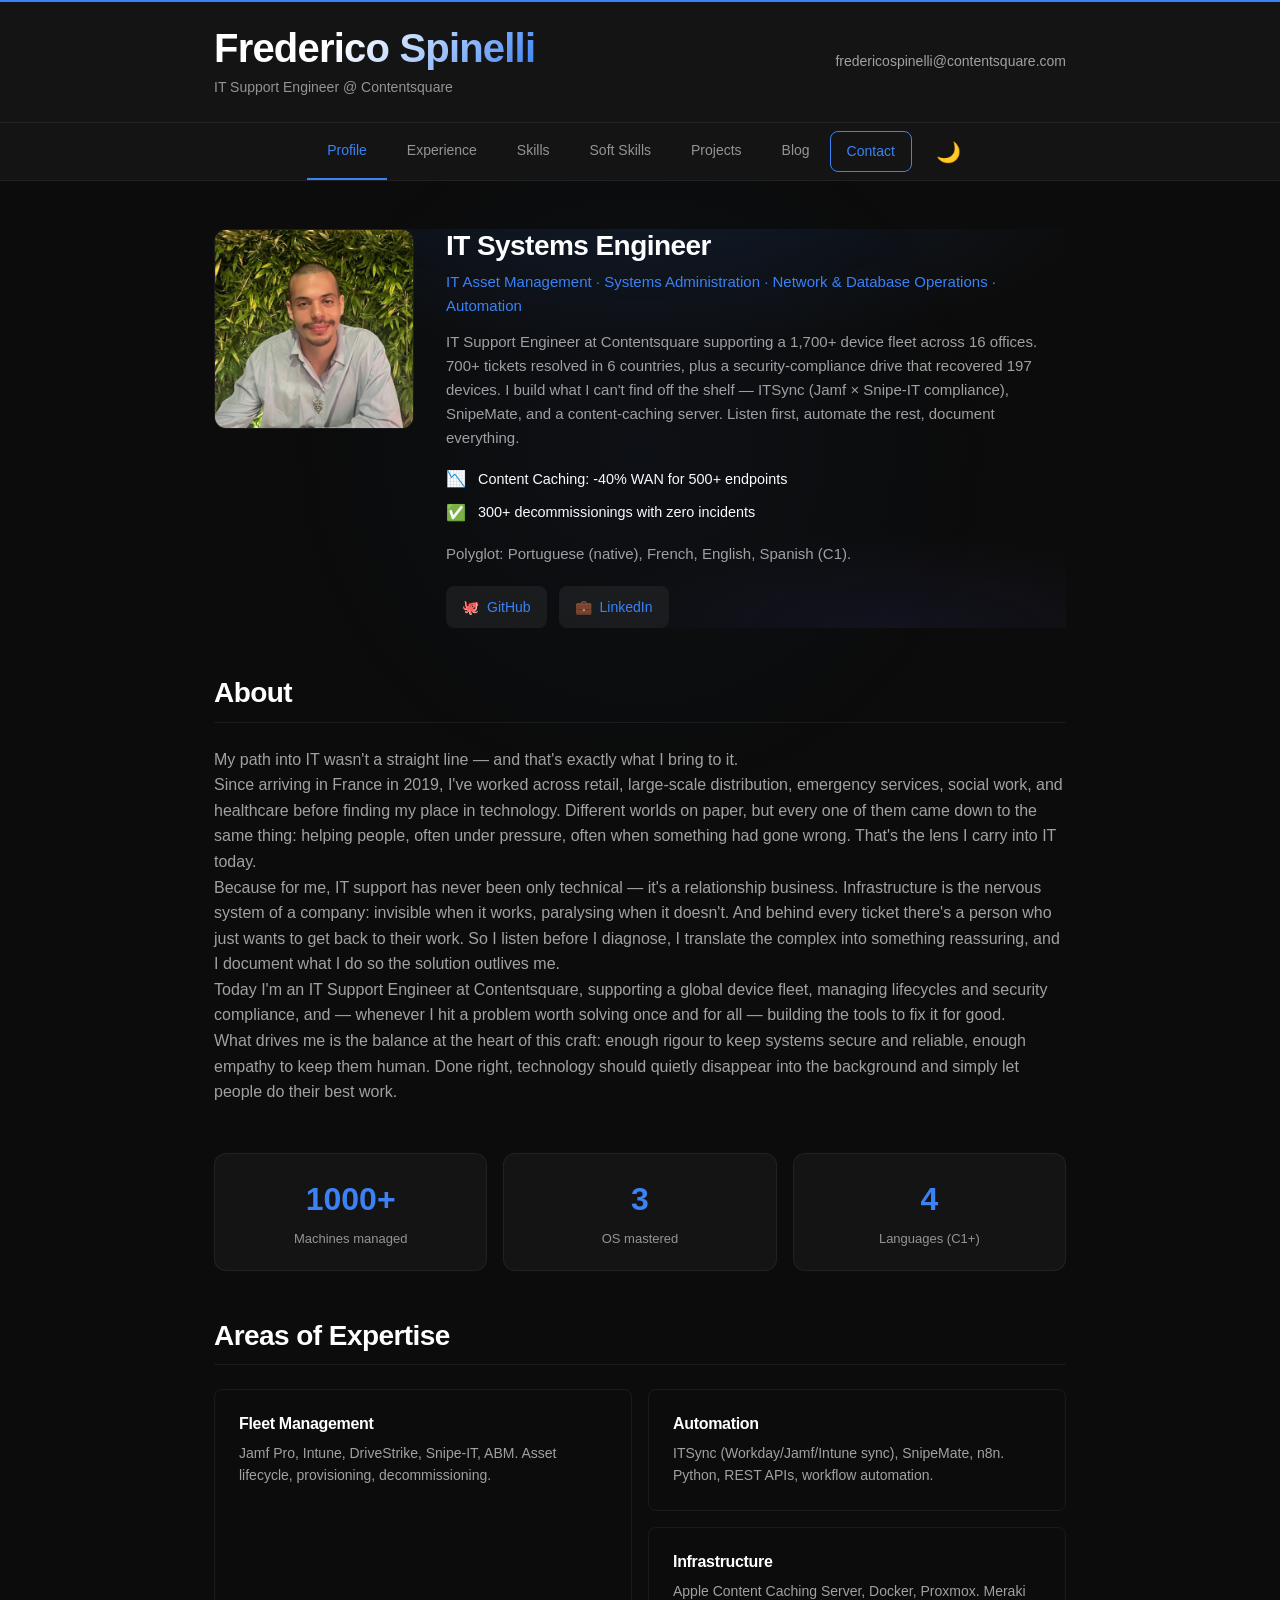
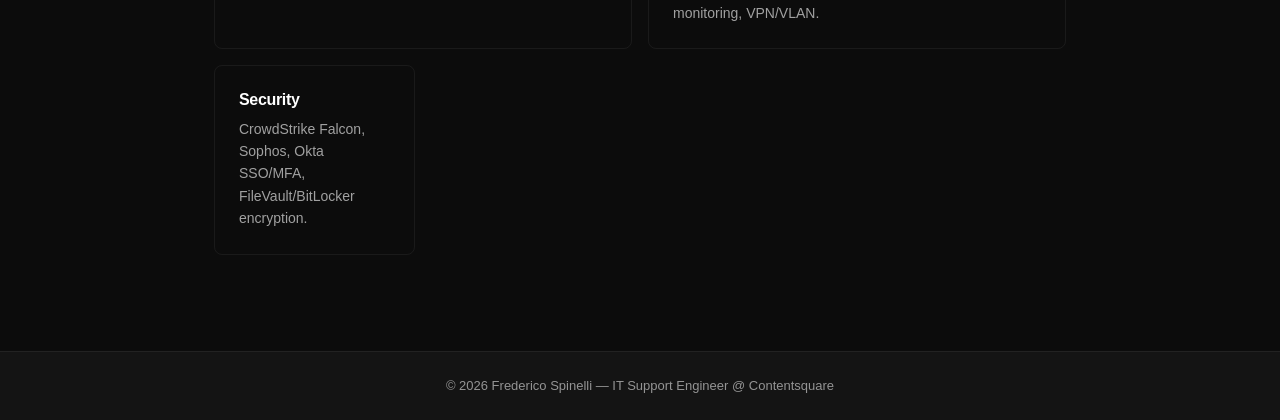
==== commit fdeca72f: "about: replace About section with personal 5-paragraph blurb Per Boss directive 2026-06-26 08:36 — t" ====
--- a/index.html
+++ b/index.html
@@ -81,8 +81,11 @@
 
         <section class="about" id="about" aria-labelledby="about">
             <h2 id="about">About</h2>
-            <p>Non-traditional path to IT: 6 years in retail and grocery, developing skills in team management, problem-solving, and adaptability. In 2022, returned to school at Université de Paris Cité for technical refresher (D.U, 15.9/20).</p>
-            <p>Working at Contentsquare on varied missions: fleet management (1000+ machines), workstation deployments, automation (ITSync), and infrastructure projects (Content Caching Server, n8n). Goal: deepen expertise in architecture, MDM scripting, and systems security.</p>
+            <p>My path into IT wasn't a straight line — and that's exactly what I bring to it.</p>
+            <p>Since arriving in France in 2019, I've worked across retail, large-scale distribution, emergency services, social work, and healthcare before finding my place in technology. Different worlds on paper, but every one of them came down to the same thing: helping people, often under pressure, often when something had gone wrong. That's the lens I carry into IT today.</p>
+            <p>Because for me, IT support has never been only technical — it's a relationship business. Infrastructure is the nervous system of a company: invisible when it works, paralysing when it doesn't. And behind every ticket there's a person who just wants to get back to their work. So I listen before I diagnose, I translate the complex into something reassuring, and I document what I do so the solution outlives me.</p>
+            <p>Today I'm an IT Support Engineer at Contentsquare, supporting a global device fleet, managing lifecycles and security compliance, and — whenever I hit a problem worth solving once and for all — building the tools to fix it for good.</p>
+            <p>What drives me is the balance at the heart of this craft: enough rigour to keep systems secure and reliable, enough empathy to keep them human. Done right, technology should quietly disappear into the background and simply let people do their best work.</p>
         </section>
 
         <section class="highlight-cards">
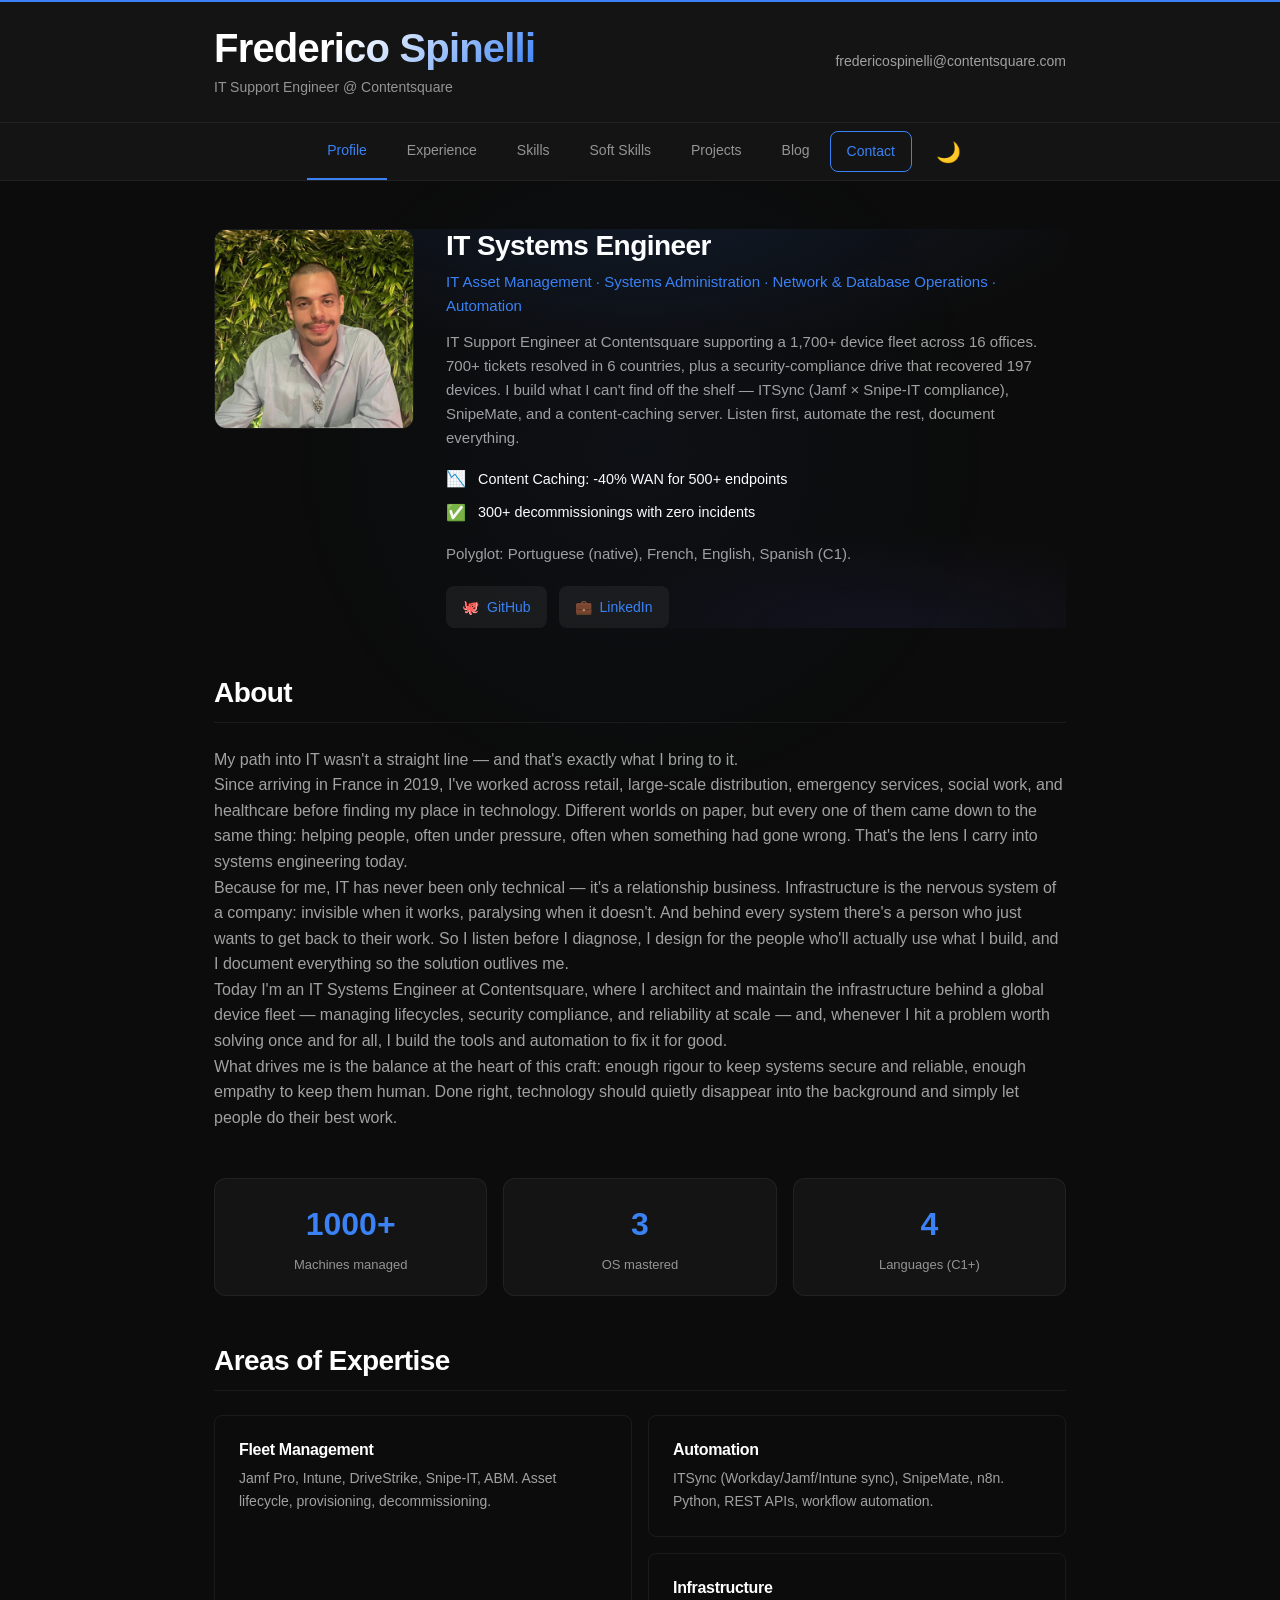
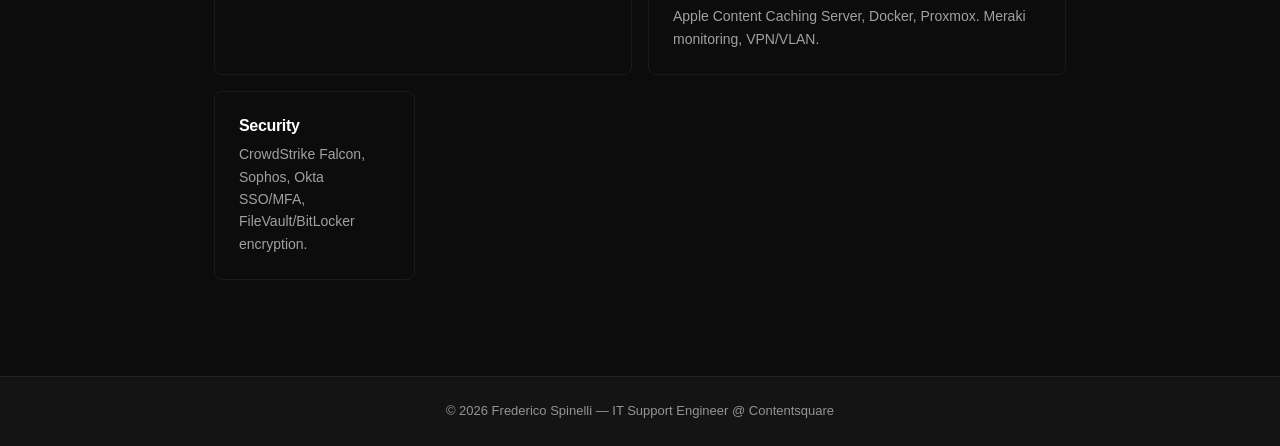
==== commit ad1a6453: "about: apply corrected About paragraph wording Per Boss correction 2026-06-26 08:40 — multiple phras" ====
--- a/index.html
+++ b/index.html
@@ -82,9 +82,9 @@
         <section class="about" id="about" aria-labelledby="about">
             <h2 id="about">About</h2>
             <p>My path into IT wasn't a straight line — and that's exactly what I bring to it.</p>
-            <p>Since arriving in France in 2019, I've worked across retail, large-scale distribution, emergency services, social work, and healthcare before finding my place in technology. Different worlds on paper, but every one of them came down to the same thing: helping people, often under pressure, often when something had gone wrong. That's the lens I carry into IT today.</p>
-            <p>Because for me, IT support has never been only technical — it's a relationship business. Infrastructure is the nervous system of a company: invisible when it works, paralysing when it doesn't. And behind every ticket there's a person who just wants to get back to their work. So I listen before I diagnose, I translate the complex into something reassuring, and I document what I do so the solution outlives me.</p>
-            <p>Today I'm an IT Support Engineer at Contentsquare, supporting a global device fleet, managing lifecycles and security compliance, and — whenever I hit a problem worth solving once and for all — building the tools to fix it for good.</p>
+            <p>Since arriving in France in 2019, I've worked across retail, large-scale distribution, emergency services, social work, and healthcare before finding my place in technology. Different worlds on paper, but every one of them came down to the same thing: helping people, often under pressure, often when something had gone wrong. That's the lens I carry into systems engineering today.</p>
+            <p>Because for me, IT has never been only technical — it's a relationship business. Infrastructure is the nervous system of a company: invisible when it works, paralysing when it doesn't. And behind every system there's a person who just wants to get back to their work. So I listen before I diagnose, I design for the people who'll actually use what I build, and I document everything so the solution outlives me.</p>
+            <p>Today I'm an IT Systems Engineer at Contentsquare, where I architect and maintain the infrastructure behind a global device fleet — managing lifecycles, security compliance, and reliability at scale — and, whenever I hit a problem worth solving once and for all, I build the tools and automation to fix it for good.</p>
             <p>What drives me is the balance at the heart of this craft: enough rigour to keep systems secure and reliable, enough empathy to keep them human. Done right, technology should quietly disappear into the background and simply let people do their best work.</p>
         </section>
 
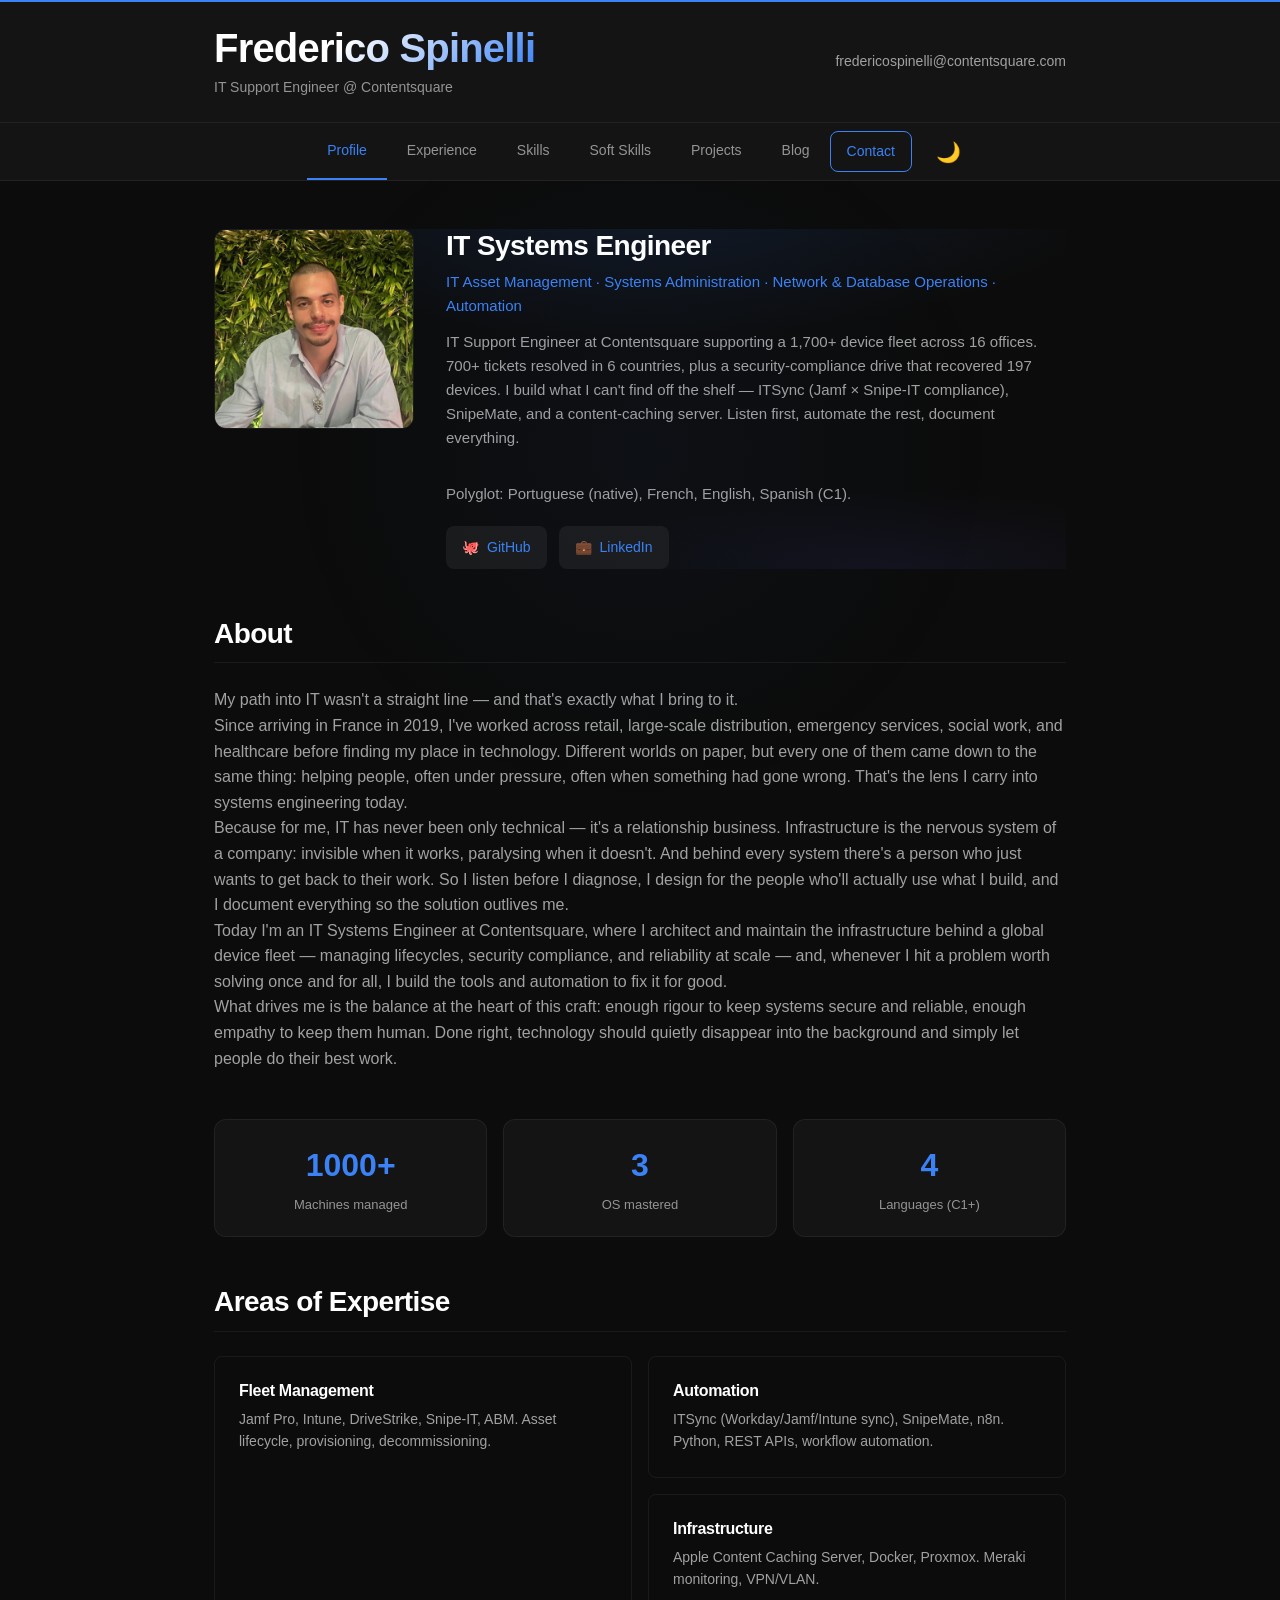
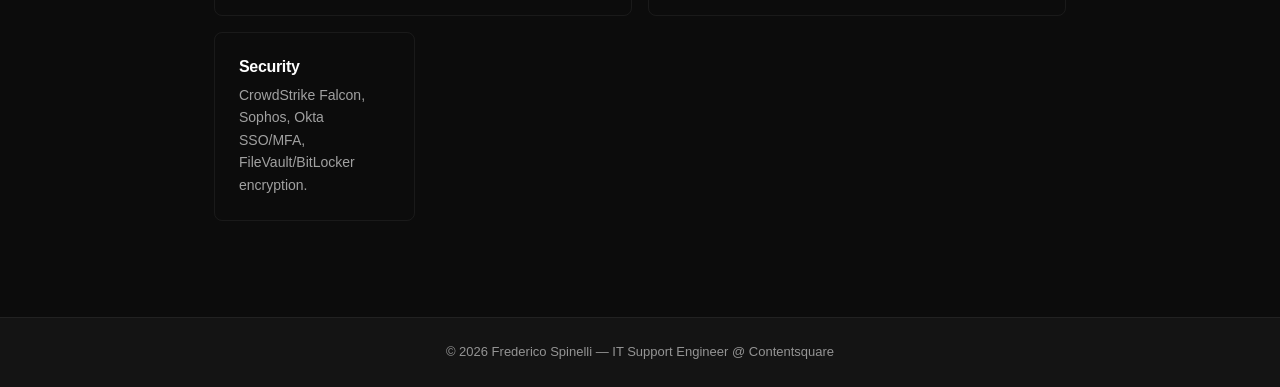
==== commit d25f2e22: "profile: remove Content Caching and 300+ decommissionings highlights Per Boss directive 2026-06-26 0" ====
--- a/index.html
+++ b/index.html
@@ -61,15 +61,6 @@
                 <p class="tagline">IT Asset Management · Systems Administration · Network & Database Operations · Automation</p>
                 <p>IT Support Engineer at Contentsquare supporting a 1,700+ device fleet across 16 offices. 700+ tickets resolved in 6 countries, plus a security-compliance drive that recovered 197 devices. I build what I can't find off the shelf — ITSync (Jamf × Snipe-IT compliance), SnipeMate, and a content-caching server. Listen first, automate the rest, document everything.</p>
                 <div class="profile-highlights">
-                    <div class="highlight-item">
-                        <span class="highlight-icon"><span aria-hidden="true">📉</span></span>
-                        <span>Content Caching: -40% WAN for 500+ endpoints</span>
-                    </div>
-
-                    <div class="highlight-item">
-                        <span class="highlight-icon"><span aria-hidden="true">✅</span></span>
-                        <span>300+ decommissionings with zero incidents</span>
-                    </div>
                 </div>
                 <p>Polyglot: Portuguese (native), French, English, Spanish (C1).</p>
                 <div class="profile-links">
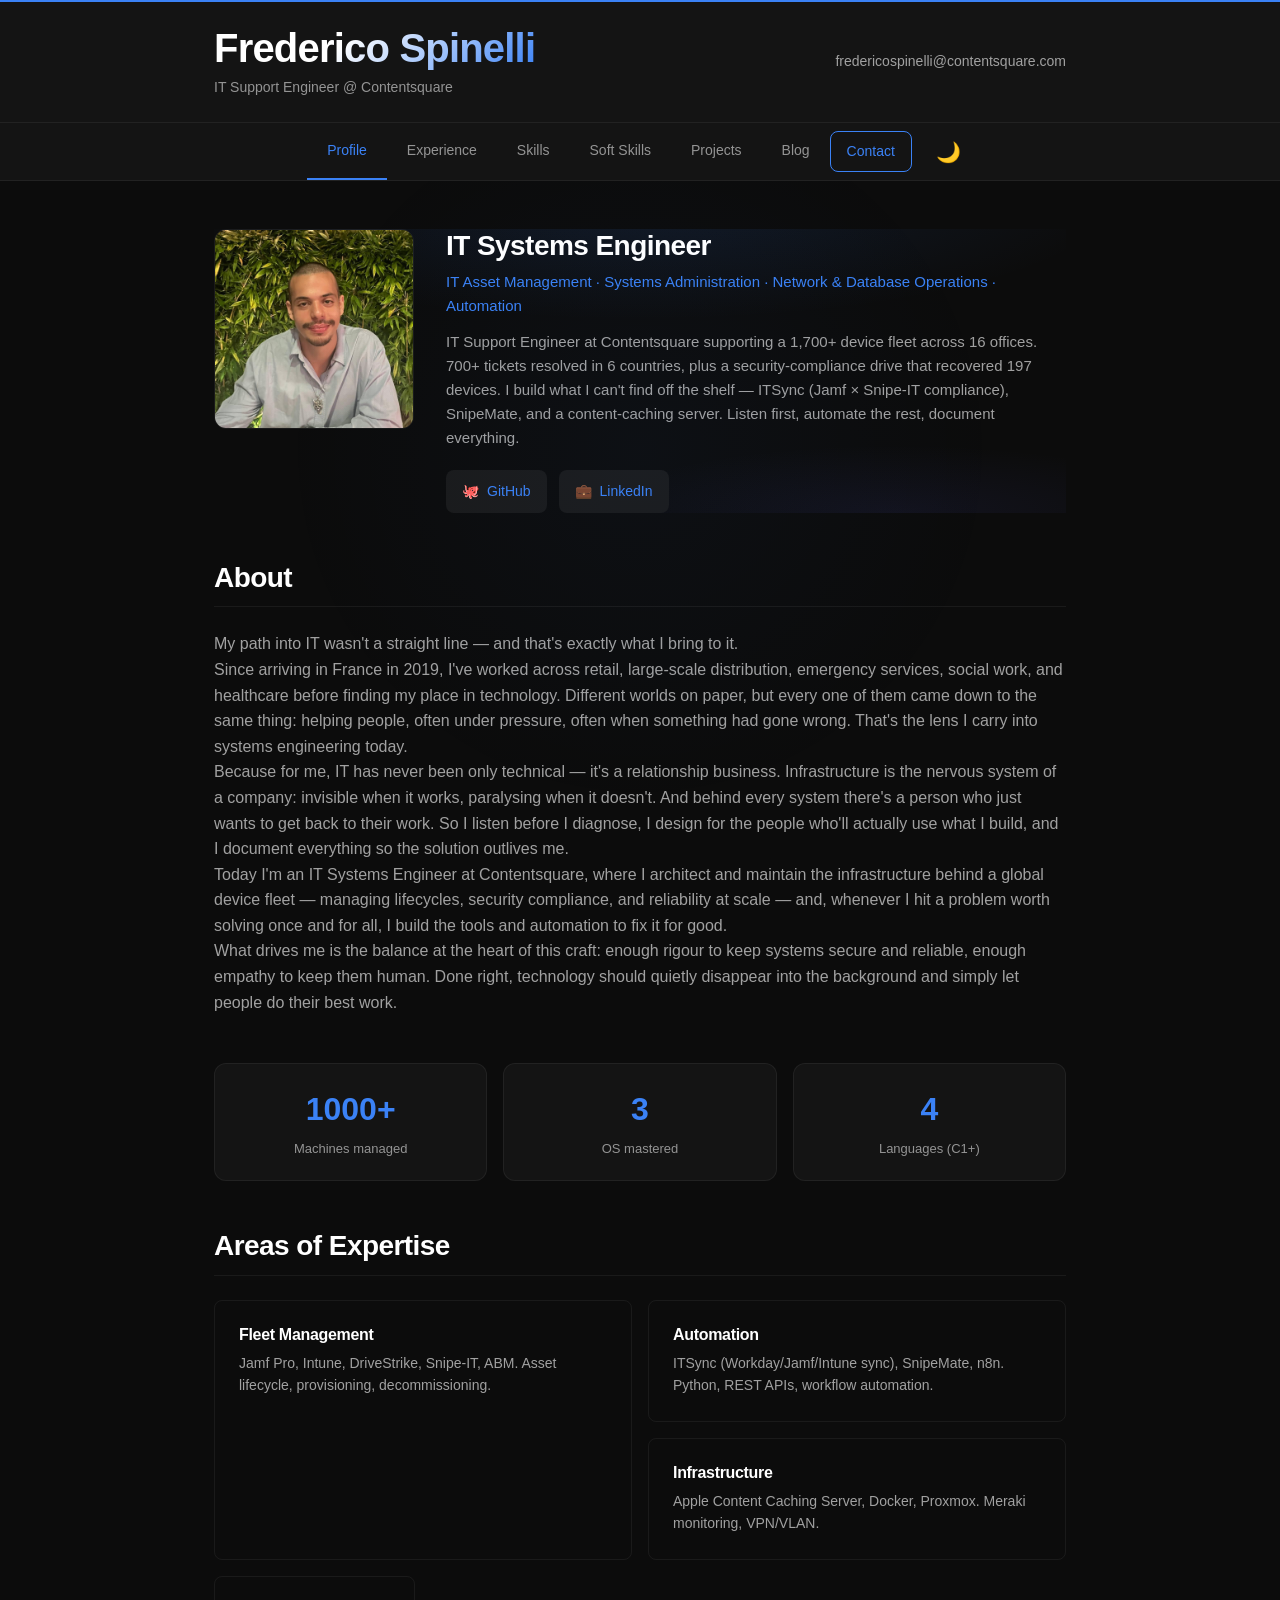
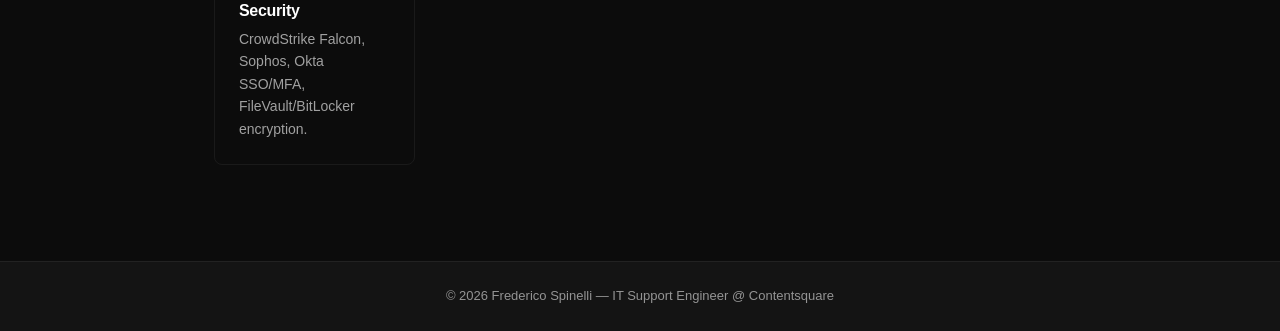
==== commit fe8eec5a: "profile: remove Polyglot line + empty highlights wrapper Per Boss directive 2026-06-26 08:54 — drop " ====
--- a/index.html
+++ b/index.html
@@ -60,9 +60,6 @@
                 <h2>IT Systems Engineer</h2>
                 <p class="tagline">IT Asset Management · Systems Administration · Network & Database Operations · Automation</p>
                 <p>IT Support Engineer at Contentsquare supporting a 1,700+ device fleet across 16 offices. 700+ tickets resolved in 6 countries, plus a security-compliance drive that recovered 197 devices. I build what I can't find off the shelf — ITSync (Jamf × Snipe-IT compliance), SnipeMate, and a content-caching server. Listen first, automate the rest, document everything.</p>
-                <div class="profile-highlights">
-                </div>
-                <p>Polyglot: Portuguese (native), French, English, Spanish (C1).</p>
                 <div class="profile-links">
                     <a href="https://github.com/Fuulks" target="_blank" class="profile-link"><span aria-hidden="true">🐙</span> GitHub</a>
                     <a href="https://www.linkedin.com/in/fspinellis" target="_blank" class="profile-link"><span aria-hidden="true">💼</span> LinkedIn</a>
